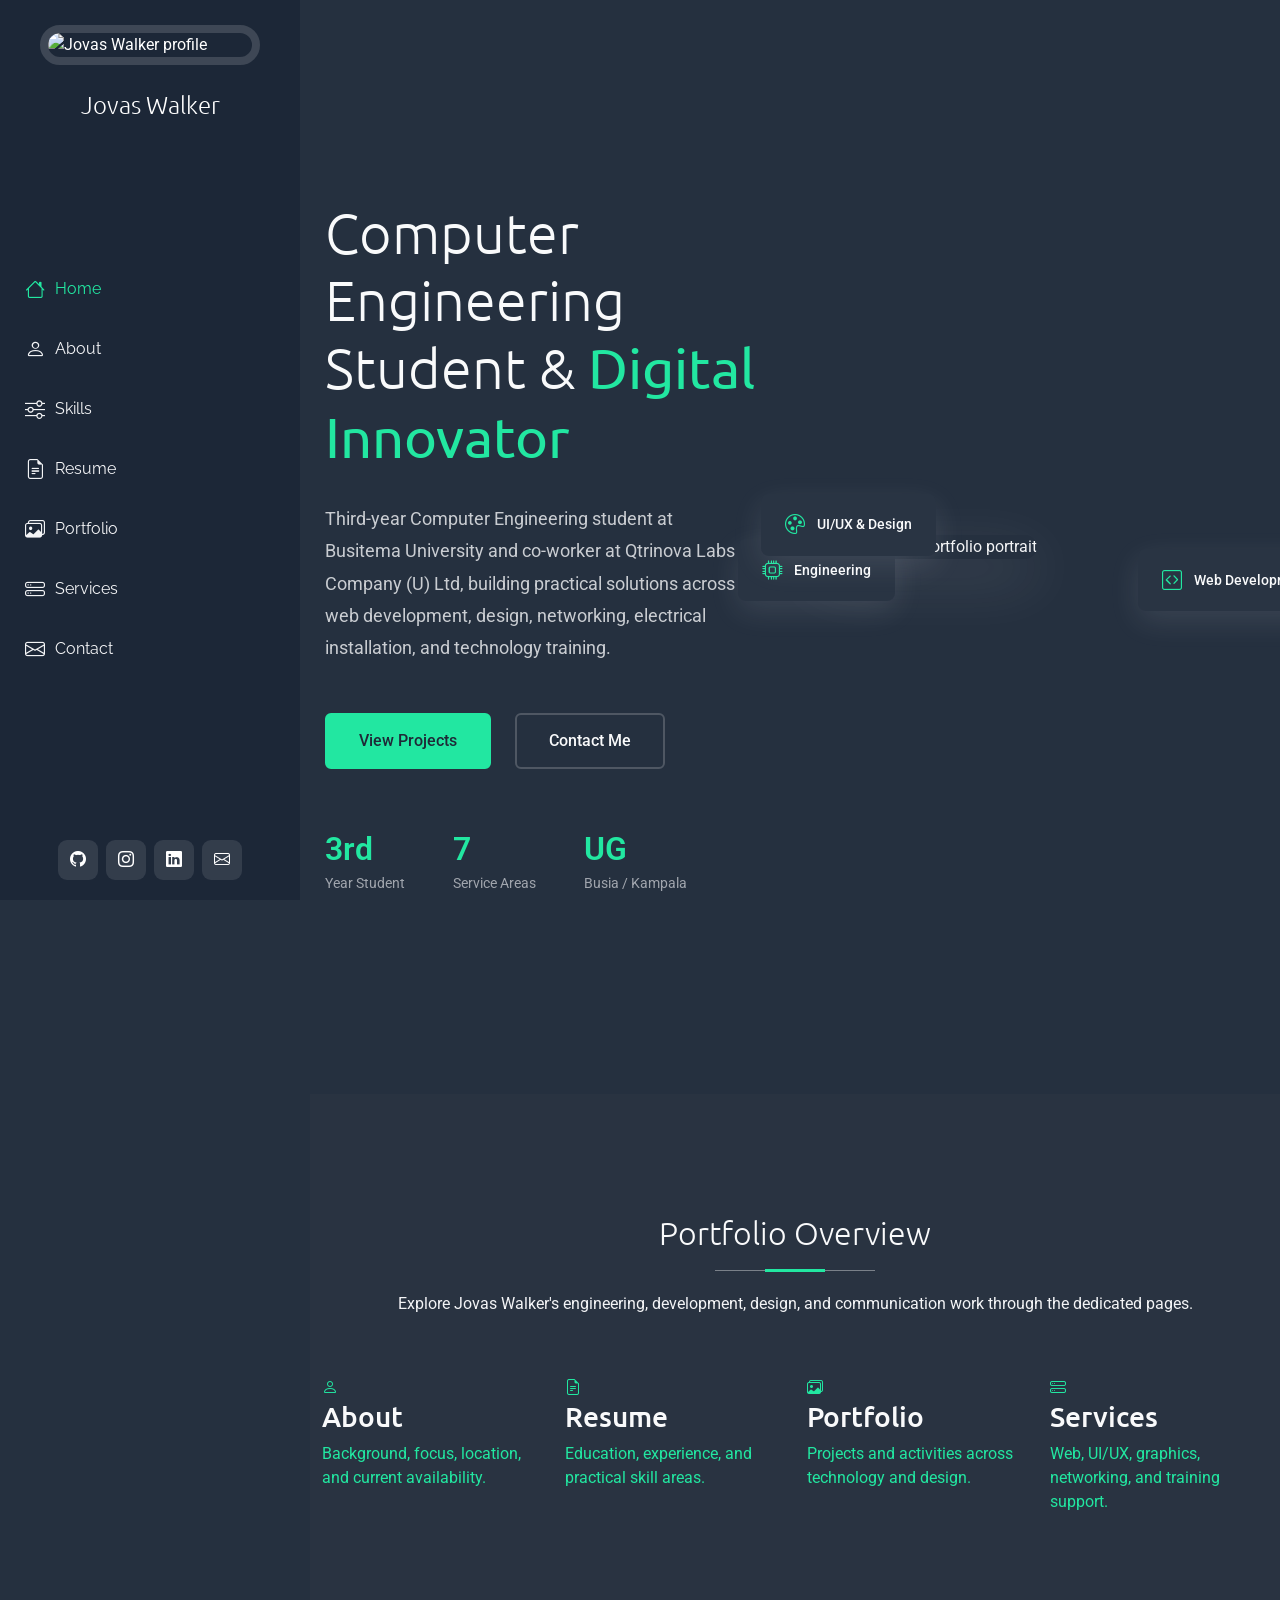
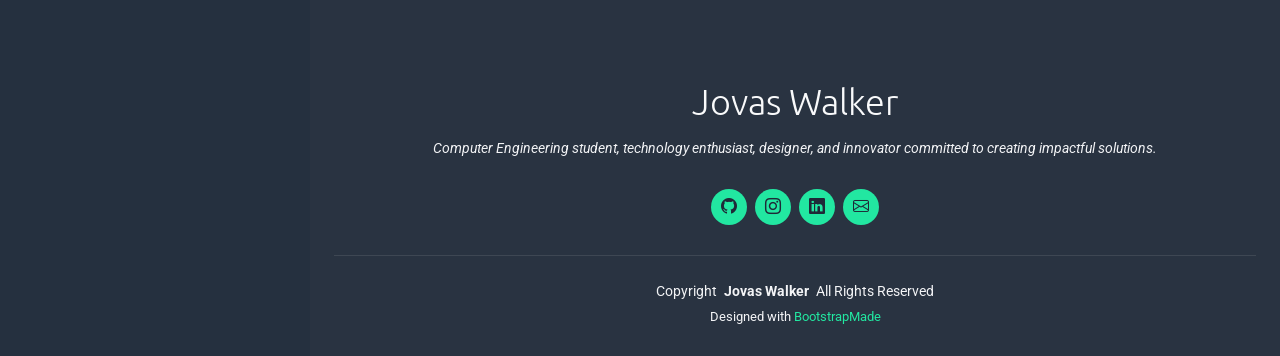
==== index.html @ 7540cbf3 "page hierarchy" ====
﻿<!DOCTYPE html>
<html lang="en">

<head>
  <meta charset="utf-8">
  <meta content="width=device-width, initial-scale=1.0" name="viewport">
  <title>Jovas Walker | Portfolio Home</title>
  <meta name="description" content="Home page for Jovas Walker portfolio.">
  <meta name="keywords" content="Jovas Walker, Computer Engineering, Web Development, UI UX Design, Graphics Design, Network Configuration, Electrical Installation, Uganda">

  <link href="assets/img/favicon.png" rel="icon">
  <link href="assets/img/apple-touch-icon.png" rel="apple-touch-icon">

  <link href="https://fonts.googleapis.com" rel="preconnect">
  <link href="https://fonts.gstatic.com" rel="preconnect" crossorigin>
  <link href="https://fonts.googleapis.com/css2?family=Roboto:ital,wght@0,100;0,300;0,400;0,500;0,700;0,900;1,100;1,300;1,400;1,500;1,700;1,900&family=Raleway:ital,wght@0,100;0,200;0,300;0,400;0,500;0,600;0,700;0,800;0,900;1,100;1,200;1,300;1,400;1,500;1,600;1,700;1,800;1,900&family=Ubuntu:ital,wght@0,300;0,400;0,500;0,700;1,300;1,400;1,500;1,700&display=swap" rel="stylesheet">

  <link href="assets/vendor/bootstrap/css/bootstrap.min.css" rel="stylesheet">
  <link href="assets/vendor/bootstrap-icons/bootstrap-icons.css" rel="stylesheet">
  <link href="assets/vendor/aos/aos.css" rel="stylesheet">
  <link href="assets/vendor/glightbox/css/glightbox.min.css" rel="stylesheet">
  <link href="assets/vendor/swiper/swiper-bundle.min.css" rel="stylesheet">
  <link href="assets/css/main.css" rel="stylesheet">
</head>

<body class="index-page">


  <header id="header" class="header dark-background d-flex flex-column justify-content-between">
    <i class="header-toggle d-xl-none bi bi-list"></i>

    <div class="header-top">
      <div class="profile-img">
        <img src="assets/img/profile/profile-square-14.webp" alt="Jovas Walker profile" class="img-fluid">
      </div>

      <a href="starter-page.html" class="logo d-flex align-items-center justify-content-center">
        <h1 class="sitename">Jovas Walker</h1>
      </a>
    </div>

    <nav id="navmenu" class="navmenu">
      <ul>
        <li><a href="starter-page.html" class="active" ><i class="bi bi-house navicon"></i>Home</a></li>
        <li><a href="about.html"><i class="bi bi-person navicon"></i> About</a></li>
        <li><a href="resume.html"><i class="bi bi-sliders navicon"></i> Skills</a></li>
        <li><a href="resume.html"><i class="bi bi-file-earmark-text navicon"></i> Resume</a></li>
        <li><a href="portfolio.html"><i class="bi bi-images navicon"></i> Portfolio</a></li>
        <li><a href="services.html"><i class="bi bi-hdd-stack navicon"></i> Services</a></li>
        <li><a href="contact.html"><i class="bi bi-envelope navicon"></i> Contact</a></li>
      </ul>
    </nav>

    <div class="social-links text-center">
      <a href="https://github.com/" class="github" aria-label="GitHub"><i class="bi bi-github"></i></a>
      <a href="https://www.instagram.com/" class="instagram" aria-label="Instagram"><i class="bi bi-instagram"></i></a>
      <a href="https://www.linkedin.com/" class="linkedin" aria-label="LinkedIn"><i class="bi bi-linkedin"></i></a>
      <a href="mailto:hanjovaswalker@gmail.com" class="email" aria-label="Email"><i class="bi bi-envelope"></i></a>
    </div>
  </header>

  
<main class="main">
<section id="hero" class="hero section">
      <div class="container" data-aos="fade-up" data-aos-delay="100">
        <div class="row align-items-center">
          <div class="col-lg-6 order-2 order-lg-1">
            <div class="hero-content">
              <h1 data-aos="fade-up" data-aos-delay="200">
                Computer Engineering Student &amp;
                <span class="accent-text">Digital Innovator</span>
              </h1>
              <p class="hero-description" data-aos="fade-up" data-aos-delay="300">
                Third-year Computer Engineering student at Busitema University and co-worker at Qtrinova Labs Company (U) Ltd, building practical solutions across web development, design, networking, electrical installation, and technology training.
              </p>
              <div class="hero-actions" data-aos="fade-up" data-aos-delay="400">
                <a href="portfolio.html" class="btn-primary">View Projects</a>
                <a href="contact.html" class="btn-secondary">Contact Me</a>
              </div>
              <div class="hero-stats" data-aos="fade-up" data-aos-delay="500">
                <div class="stat-item">
                  <span class="stat-number">3rd</span>
                  <span class="stat-label">Year Student</span>
                </div>
                <div class="stat-item">
                  <span class="stat-number">7</span>
                  <span class="stat-label">Service Areas</span>
                </div>
                <div class="stat-item">
                  <span class="stat-number">UG</span>
                  <span class="stat-label">Busia / Kampala</span>
                </div>
              </div>
            </div>
          </div>

          <div class="col-lg-6 order-1 order-lg-2">
            <div class="hero-image" data-aos="fade-up" data-aos-delay="300">
              <div class="image-wrapper">
                <img src="assets/img/profile/profile-square-13.webp" alt="Jovas Walker portfolio portrait" class="img-fluid main-image">
                <div class="floating-card card-1" data-aos="fade-up" data-aos-delay="600">
                  <i class="bi bi-cpu"></i>
                  <span>Engineering</span>
                </div>
                <div class="floating-card card-2" data-aos="fade-up" data-aos-delay="700">
                  <i class="bi bi-code-square"></i>
                  <span>Web Development</span>
                </div>
                <div class="floating-card card-3" data-aos="fade-up" data-aos-delay="800">
                  <i class="bi bi-palette"></i>
                  <span>UI/UX &amp; Design</span>
                </div>
              </div>
            </div>
          </div>
        </div>
      </div>
    </section>
    <section id="overview" class="about section light-background">
      <div class="container section-title" data-aos="fade-up">
        <h2>Portfolio Overview</h2>
        <p>Explore Jovas Walker's engineering, development, design, and communication work through the dedicated pages.</p>
      </div>
      <div class="container" data-aos="fade-up" data-aos-delay="100">
        <div class="row gy-4">
          <div class="col-lg-3 col-md-6"><a class="service-item d-block" href="about.html"><div class="icon"><i class="bi bi-person"></i></div><h3>About</h3><p>Background, focus, location, and current availability.</p></a></div>
          <div class="col-lg-3 col-md-6"><a class="service-item d-block" href="resume.html"><div class="icon"><i class="bi bi-file-earmark-text"></i></div><h3>Resume</h3><p>Education, experience, and practical skill areas.</p></a></div>
          <div class="col-lg-3 col-md-6"><a class="service-item d-block" href="portfolio.html"><div class="icon"><i class="bi bi-images"></i></div><h3>Portfolio</h3><p>Projects and activities across technology and design.</p></a></div>
          <div class="col-lg-3 col-md-6"><a class="service-item d-block" href="services.html"><div class="icon"><i class="bi bi-hdd-stack"></i></div><h3>Services</h3><p>Web, UI/UX, graphics, networking, and training support.</p></a></div>
        </div>
      </div>
    </section>
</main>


  <footer id="footer" class="footer light-background">
    <div class="container">
      <h3 class="sitename">Jovas Walker</h3>
      <p>Computer Engineering student, technology enthusiast, designer, and innovator committed to creating impactful solutions.</p>
      <div class="social-links d-flex justify-content-center">
        <a href="https://github.com/" aria-label="GitHub"><i class="bi bi-github"></i></a>
        <a href="https://www.instagram.com/" aria-label="Instagram"><i class="bi bi-instagram"></i></a>
        <a href="https://www.linkedin.com/" aria-label="LinkedIn"><i class="bi bi-linkedin"></i></a>
        <a href="mailto:hanjovaswalker@gmail.com" aria-label="Email"><i class="bi bi-envelope"></i></a>
      </div>
      <div class="container">
        <div class="copyright">
          <span>Copyright</span> <strong class="px-1 sitename">Jovas Walker</strong> <span>All Rights Reserved</span>
        </div>
        <div class="credits">
          Designed with <a href="https://bootstrapmade.com/">BootstrapMade</a>
        </div>
      </div>
    </div>
  </footer>

  <a href="#" id="scroll-top" class="scroll-top d-flex align-items-center justify-content-center"><i class="bi bi-arrow-up-short"></i></a>
  <div id="preloader"></div>

  <script src="assets/vendor/bootstrap/js/bootstrap.bundle.min.js"></script>
  <script src="assets/vendor/aos/aos.js"></script>
  <script src="assets/vendor/purecounter/purecounter_vanilla.js"></script>
  <script src="assets/vendor/typed.js/typed.umd.js"></script>
  <script src="assets/vendor/waypoints/noframework.waypoints.js"></script>
  <script src="assets/vendor/imagesloaded/imagesloaded.pkgd.min.js"></script>
  <script src="assets/vendor/isotope-layout/isotope.pkgd.min.js"></script>
  <script src="assets/vendor/glightbox/js/glightbox.min.js"></script>
  <script src="assets/vendor/swiper/swiper-bundle.min.js"></script>
  <script src="assets/js/main.js"></script>


</body>

</html>
---- assets/css/main.css ----
/**
* Template Name: MyPage
* Template URL: https://bootstrapmade.com/mypage-bootstrap-personal-template/
* Updated: Sep 20 2025 with Bootstrap v5.3.8
* Author: BootstrapMade.com
* License: https://bootstrapmade.com/license/
*/

/*--------------------------------------------------------------
# Font & Color Variables
# Help: https://bootstrapmade.com/color-system/
--------------------------------------------------------------*/
/* Fonts */
:root {
  --default-font: "Roboto",  system-ui, -apple-system, "Segoe UI", Roboto, "Helvetica Neue", Arial, "Noto Sans", "Liberation Sans", sans-serif, "Apple Color Emoji", "Segoe UI Emoji", "Segoe UI Symbol", "Noto Color Emoji";
  --heading-font: "Ubuntu",  sans-serif;
  --nav-font: "Raleway",  sans-serif;
}

/* Global Colors - The following color variables are used throughout the website. Updating them here will change the color scheme of the entire website */
:root { 
  --background-color: #25303f; /* Background color for the entire website, including individual sections */
  --default-color: #f3f4f6; /* Default color used for the majority of the text content across the entire website */
  --heading-color: #f9fafb; /* Color for headings, subheadings and title throughout the website */
  --accent-color: #22e7a1; /* Accent color that represents your brand on the website. It's used for buttons, links, and other elements that need to stand out */
  --surface-color: #293443; /* The surface color is used as a background of boxed elements within sections, such as cards, icon boxes, or other elements that require a visual separation from the global background. */
  --contrast-color: #1f2937; /* Contrast color for text, ensuring readability against backgrounds of accent, heading, or default colors. */
}

/* Nav Menu Colors - The following color variables are used specifically for the navigation menu. They are separate from the global colors to allow for more customization options */
:root {
  --nav-color: #f3f4f6;  /* The default color of the main navmenu links */
  --nav-hover-color: #22e7a1; /* Applied to main navmenu links when they are hovered over or active */
  --nav-mobile-background-color: #38485f; /* Used as the background color for mobile navigation menu */
  --nav-dropdown-background-color: #38485f; /* Used as the background color for dropdown items that appear when hovering over primary navigation items */
  --nav-dropdown-color: #f3f4f6; /* Used for navigation links of the dropdown items in the navigation menu. */
  --nav-dropdown-hover-color: #22e7a1; /* Similar to --nav-hover-color, this color is applied to dropdown navigation links when they are hovered over. */
}

/* Color Presets - These classes override global colors when applied to any section or element, providing reuse of the sam color scheme. */

.light-background {
  --background-color: #293341;
  --surface-color: #4b607f;
}

.dark-background {
  --background-color: #1c2737;
  --default-color: #ffffff;
  --heading-color: #ffffff;
  --surface-color: #151f2b;
  --contrast-color: #ffffff;
}

/* Smooth scroll */
:root {
  scroll-behavior: smooth;
}

/*--------------------------------------------------------------
# General Styling & Shared Classes
--------------------------------------------------------------*/
body {
  color: var(--default-color);
  background-color: var(--background-color);
  font-family: var(--default-font);
}

a {
  color: var(--accent-color);
  text-decoration: none;
  transition: 0.3s;
}

a:hover {
  color: color-mix(in srgb, var(--accent-color), transparent 25%);
  text-decoration: none;
}

h1,
h2,
h3,
h4,
h5,
h6 {
  color: var(--heading-color);
  font-family: var(--heading-font);
}

/* PHP Email Form Messages
------------------------------*/
.php-email-form .error-message {
  display: none;
  background: #df1529;
  color: #ffffff;
  text-align: left;
  padding: 15px;
  margin-bottom: 24px;
  font-weight: 600;
}

.php-email-form .sent-message {
  display: none;
  color: #ffffff;
  background: #059652;
  text-align: center;
  padding: 15px;
  margin-bottom: 24px;
  font-weight: 600;
}

.php-email-form .loading {
  display: none;
  background: var(--surface-color);
  text-align: center;
  padding: 15px;
  margin-bottom: 24px;
}

.php-email-form .loading:before {
  content: "";
  display: inline-block;
  border-radius: 50%;
  width: 24px;
  height: 24px;
  margin: 0 10px -6px 0;
  border: 3px solid var(--accent-color);
  border-top-color: var(--surface-color);
  animation: php-email-form-loading 1s linear infinite;
}

@keyframes php-email-form-loading {
  0% {
    transform: rotate(0deg);
  }

  100% {
    transform: rotate(360deg);
  }
}

/*--------------------------------------------------------------
# Global Header
--------------------------------------------------------------*/
.header {
  color: var(--default-color);
  background-color: var(--background-color);
  position: fixed;
  top: 0;
  left: 0;
  bottom: 0;
  padding: 0 15px;
  width: 300px;
  transition: all ease-in-out 0.3s;
  overflow-y: auto;
  z-index: 997;
}

.header .profile-img img {
  margin: 25px auto;
  display: block;
  border-radius: 20px;
  max-width: 220px;
  border: 8px solid color-mix(in srgb, var(--default-color), transparent 85%);
}

.header .logo {
  line-height: 1;
}

.header .logo img {
  max-height: 32px;
  margin-right: 8px;
}

.header .logo h1 {
  font-size: 24px;
  margin: 0;
  font-weight: 300;
  color: var(--heading-color);
}

.header .social-links {
  margin: 0 0 20px 0;
}

.header .social-links a {
  font-size: 16px;
  display: inline-flex;
  align-items: center;
  justify-content: center;
  background: color-mix(in srgb, var(--default-color), transparent 90%);
  color: var(--default-color);
  margin: 0 2px;
  border-radius: 9px;
  text-align: center;
  width: 40px;
  height: 40px;
  transition: 0.3s;
}

.header .social-links a:hover {
  color: var(--contrast-color);
  background: var(--accent-color);
}

@media (min-width: 1200px) {

  .header~main,
  .header~#footer {
    margin-left: 310px;
  }
}

@media (max-width: 1199px) {
  .header {
    left: -100%;
  }
}

.header.header-show {
  left: 0;
}

.header .header-toggle {
  color: var(--background-color);
  background-color: var(--accent-color);
  font-size: 22px;
  display: flex;
  align-items: center;
  justify-content: center;
  width: 40px;
  height: 40px;
  border-radius: 9px;
  cursor: pointer;
  position: fixed;
  top: 15px;
  right: 15px;
  z-index: 9999;
  transition: 0.3s;
}

.header .header-toggle:hover {
  background-color: color-mix(in srgb, var(--accent-color) 90%, black 15%);
}

/*--------------------------------------------------------------
# Navigation Menu
--------------------------------------------------------------*/
.mobile-nav-toggle {
  display: none;
}

.navmenu {
  padding: 0;
  z-index: 9997;
  flex: 1;
  display: flex;
  align-items: center;
}

.navmenu ul {
  list-style: none;
  padding: 0 0 20px 0;
  margin: 0;
  width: 100%;
}

.navmenu a,
.navmenu a:focus {
  color: var(--nav-color);
  padding: 15px 10px;
  font-family: var(--nav-font);
  font-size: 16px;
  font-weight: 400;
  display: flex;
  align-items: center;
  white-space: nowrap;
  transition: 0.3s;
  width: 100%;
}

.navmenu a .navicon,
.navmenu a:focus .navicon {
  font-size: 20px;
  margin-right: 10px;
}

.navmenu a .toggle-dropdown,
.navmenu a:focus .toggle-dropdown {
  font-size: 12px;
  line-height: 0;
  margin-left: auto;
  width: 30px;
  height: 30px;
  display: flex;
  align-items: center;
  justify-content: center;
  border-radius: 50%;
  transition: 0.3s;
  flex-shrink: 0;
  background-color: color-mix(in srgb, var(--accent-color), transparent 90%);
}

.navmenu a .toggle-dropdown:hover,
.navmenu a:focus .toggle-dropdown:hover {
  background-color: var(--accent-color);
  color: var(--contrast-color);
}

.navmenu a:hover,
.navmenu .active,
.navmenu .active:focus {
  color: var(--nav-hover-color);
}

.navmenu a:hover .navicon,
.navmenu .active .navicon,
.navmenu .active:focus .navicon {
  color: var(--accent-color);
}

.navmenu .active .toggle-dropdown,
.navmenu .active:focus .toggle-dropdown {
  background-color: var(--accent-color);
  color: var(--contrast-color);
  transform: rotate(180deg);
}

.navmenu .dropdown {
  display: block;
}

.navmenu .dropdown a,
.navmenu .dropdown a:focus {
  color: --nav-dropdown-color;
}

.navmenu .dropdown a:hover,
.navmenu .dropdown .active,
.navmenu .dropdown .active:focus {
  color: var(--nav-dropdown-hover-color);
}

.navmenu .dropdown ul {
  position: static;
  display: none;
  z-index: 99;
  padding: 5px 10px;
  margin: 5px 10px;
  background-color: var(--nav-dropdown-background-color);
  border: 1px solid color-mix(in srgb, var(--default-color), transparent 90%);
  box-shadow: none;
  transition: all 0.5s ease-in-out;
}

.navmenu .dropdown ul ul {
  background-color: rgba(33, 37, 41, 0.1);
}

.navmenu .dropdown>.dropdown-active {
  display: block;
  background-color: rgba(33, 37, 41, 0.03);
}

/*--------------------------------------------------------------
# Global Footer
--------------------------------------------------------------*/
.footer {
  color: var(--default-color);
  background-color: var(--background-color);
  font-size: 14px;
  text-align: center;
  padding: 30px 0;
  position: relative;
}

.footer h3 {
  font-size: 36px;
  font-weight: 300;
  position: relative;
  padding: 0;
  margin: 0 0 15px 0;
}

.footer p {
  font-size: 15;
  font-style: italic;
  padding: 0;
  margin: 0 0 30px 0;
}

.footer .social-links {
  margin: 0 0 30px 0;
}

.footer .social-links a {
  font-size: 16px;
  display: flex;
  align-items: center;
  justify-content: center;
  background: var(--accent-color);
  color: var(--contrast-color);
  line-height: 1;
  margin: 0 4px;
  border-radius: 50%;
  text-align: center;
  width: 36px;
  height: 36px;
  transition: 0.3s;
}

.footer .social-links a:hover {
  background: color-mix(in srgb, var(--accent-color), transparent 20%);
  text-decoration: none;
}

.footer .copyright {
  padding-top: 25px;
  border-top: 1px solid color-mix(in srgb, var(--default-color), transparent 90%);
}

.footer .credits {
  font-size: 13px;
  padding-top: 5px;
}

/*--------------------------------------------------------------
# Preloader
--------------------------------------------------------------*/
#preloader {
  position: fixed;
  inset: 0;
  z-index: 999999;
  overflow: hidden;
  background: var(--background-color);
  transition: all 0.6s ease-out;
}

#preloader:before {
  content: "";
  position: fixed;
  top: calc(50% - 30px);
  left: calc(50% - 30px);
  border: 6px solid #ffffff;
  border-color: var(--accent-color) transparent var(--accent-color) transparent;
  border-radius: 50%;
  width: 60px;
  height: 60px;
  animation: animate-preloader 1.5s linear infinite;
}

@keyframes animate-preloader {
  0% {
    transform: rotate(0deg);
  }

  100% {
    transform: rotate(360deg);
  }
}

/*--------------------------------------------------------------
# Scroll Top Button
--------------------------------------------------------------*/
.scroll-top {
  position: fixed;
  visibility: hidden;
  opacity: 0;
  right: 15px;
  bottom: -15px;
  z-index: 99999;
  background-color: var(--accent-color);
  width: 44px;
  height: 44px;
  border-radius: 50px;
  transition: all 0.4s;
}

.scroll-top i {
  font-size: 24px;
  color: var(--contrast-color);
  line-height: 0;
}

.scroll-top:hover {
  background-color: color-mix(in srgb, var(--accent-color), transparent 20%);
  color: var(--contrast-color);
}

.scroll-top.active {
  visibility: visible;
  opacity: 1;
  bottom: 15px;
}

/*--------------------------------------------------------------
# Disable aos animation delay on mobile devices
--------------------------------------------------------------*/
@media screen and (max-width: 768px) {
  [data-aos-delay] {
    transition-delay: 0 !important;
  }
}

/*--------------------------------------------------------------
# Global Page Titles & Breadcrumbs
--------------------------------------------------------------*/
.page-title {
  color: var(--default-color);
  background-color: var(--background-color);
  padding: 120px 0;
  text-align: center;
  position: relative;
}

.page-title h1 {
  font-size: 42px;
  font-weight: 300;
  margin-bottom: 10px;
}

.page-title .breadcrumbs ol {
  display: flex;
  flex-wrap: wrap;
  list-style: none;
  justify-content: center;
  padding: 0;
  margin: 0;
  font-size: 16px;
  font-weight: 300;
}

.page-title .breadcrumbs ol li+li {
  padding-left: 10px;
}

.page-title .breadcrumbs ol li+li::before {
  content: "/";
  display: inline-block;
  padding-right: 10px;
  color: color-mix(in srgb, var(--default-color), transparent 70%);
}

/*--------------------------------------------------------------
# Global Sections
--------------------------------------------------------------*/
section,
.section {
  color: var(--default-color);
  background-color: var(--background-color);
  padding: 60px 0;
  overflow: clip;
}

/*--------------------------------------------------------------
# Global Section Titles
--------------------------------------------------------------*/
.section-title {
  text-align: center;
  padding-bottom: 60px;
  position: relative;
}

.section-title h2 {
  font-size: 32px;
  font-weight: 300;
  margin-bottom: 20px;
  padding-bottom: 20px;
  position: relative;
}

.section-title h2:before {
  content: "";
  position: absolute;
  display: block;
  width: 160px;
  height: 1px;
  background: color-mix(in srgb, var(--default-color), transparent 60%);
  left: 0;
  right: 0;
  bottom: 1px;
  margin: auto;
}

.section-title h2::after {
  content: "";
  position: absolute;
  display: block;
  width: 60px;
  height: 3px;
  background: var(--accent-color);
  left: 0;
  right: 0;
  bottom: 0;
  margin: auto;
}

.section-title p {
  margin-bottom: 0;
}

/*--------------------------------------------------------------
# Hero Section
--------------------------------------------------------------*/
.hero {
  padding: 120px 0;
  min-height: 100vh;
  display: flex;
  align-items: center;
  position: relative;
  overflow: hidden;
}

.hero .container {
  position: relative;
  z-index: 2;
  padding: 80px 15px;
}

.hero .hero-content h1 {
  font-size: 3.5rem;
  font-weight: 300;
  line-height: 1.2;
  margin-bottom: 2rem;
  color: var(--heading-color);
}

.hero .hero-content h1 .accent-text {
  color: var(--accent-color);
  font-weight: 400;
  position: relative;
}

.hero .hero-content h1 .accent-text::after {
  content: "";
  position: absolute;
  bottom: -8px;
  left: 0;
  width: 100%;
  height: 2px;
  background: linear-gradient(90deg, var(--accent-color), color-mix(in srgb, var(--accent-color), transparent 50%));
}

@media (max-width: 992px) {
  .hero .hero-content h1 {
    font-size: 2.8rem;
  }
}

@media (max-width: 768px) {
  .hero .hero-content h1 {
    font-size: 2.2rem;
  }
}

.hero .hero-content .hero-description {
  font-size: 1.125rem;
  line-height: 1.8;
  color: color-mix(in srgb, var(--default-color), transparent 20%);
  margin-bottom: 3rem;
  max-width: 90%;
}

@media (max-width: 768px) {
  .hero .hero-content .hero-description {
    font-size: 1rem;
    max-width: 100%;
  }
}

.hero .hero-content .hero-actions {
  display: flex;
  gap: 1.5rem;
  margin-bottom: 4rem;
}

@media (max-width: 576px) {
  .hero .hero-content .hero-actions {
    flex-direction: column;
    gap: 1rem;
  }
}

.hero .hero-content .hero-actions .btn-primary {
  padding: 14px 32px;
  background: var(--accent-color);
  color: var(--contrast-color);
  border-radius: 6px;
  font-weight: 500;
  text-decoration: none;
  transition: all 0.3s ease;
  border: 2px solid var(--accent-color);
}

.hero .hero-content .hero-actions .btn-primary:hover {
  background: color-mix(in srgb, var(--accent-color), black 10%);
  border-color: color-mix(in srgb, var(--accent-color), black 10%);
  transform: translateY(-2px);
}

.hero .hero-content .hero-actions .btn-secondary {
  padding: 14px 32px;
  background: transparent;
  color: var(--heading-color);
  border-radius: 6px;
  font-weight: 500;
  text-decoration: none;
  transition: all 0.3s ease;
  border: 2px solid color-mix(in srgb, var(--default-color), transparent 80%);
}

.hero .hero-content .hero-actions .btn-secondary:hover {
  background: transparent;
  color: var(--accent-color);
  border-color: var(--accent-color);
  transform: translateY(-2px);
}

.hero .hero-content .hero-stats {
  display: flex;
  gap: 3rem;
}

@media (max-width: 768px) {
  .hero .hero-content .hero-stats {
    gap: 2rem;
  }
}

@media (max-width: 576px) {
  .hero .hero-content .hero-stats {
    flex-direction: column;
    gap: 1.5rem;
  }
}

.hero .hero-content .hero-stats .stat-item .stat-number {
  display: block;
  font-size: 2rem;
  font-weight: 600;
  color: var(--accent-color);
  line-height: 1;
}

.hero .hero-content .hero-stats .stat-item .stat-label {
  display: block;
  font-size: 0.875rem;
  color: color-mix(in srgb, var(--default-color), transparent 40%);
  margin-top: 0.5rem;
  font-weight: 400;
}

.hero .hero-image {
  position: relative;
}

.hero .hero-image .image-wrapper {
  position: relative;
  max-width: 500px;
  margin: 0 auto;
}

.hero .hero-image .image-wrapper .main-image {
  border-radius: 12px;
  box-shadow: 0 20px 60px color-mix(in srgb, var(--heading-color), transparent 85%);
  transition: transform 0.3s ease;
}

.hero .hero-image .image-wrapper .main-image:hover {
  transform: scale(1.02);
}

.hero .hero-image .image-wrapper .floating-card {
  position: absolute;
  background: var(--surface-color);
  padding: 1rem 1.5rem;
  border-radius: 8px;
  box-shadow: 0 10px 30px color-mix(in srgb, var(--heading-color), transparent 90%);
  display: flex;
  align-items: center;
  gap: 0.75rem;
  font-size: 0.875rem;
  font-weight: 500;
  color: var(--heading-color);
  transition: all 0.3s ease;
}

.hero .hero-image .image-wrapper .floating-card:hover {
  transform: translateY(-5px);
  box-shadow: 0 15px 40px color-mix(in srgb, var(--heading-color), transparent 85%);
}

.hero .hero-image .image-wrapper .floating-card i {
  font-size: 1.25rem;
  color: var(--accent-color);
}

.hero .hero-image .image-wrapper .floating-card.card-1 {
  top: 20%;
  left: -15%;
  z-index: 3;
}

@media (max-width: 992px) {
  .hero .hero-image .image-wrapper .floating-card.card-1 {
    left: -10%;
  }
}

@media (max-width: 768px) {
  .hero .hero-image .image-wrapper .floating-card.card-1 {
    left: 0;
    top: 10%;
  }
}

.hero .hero-image .image-wrapper .floating-card.card-2 {
  top: 60%;
  right: -15%;
  z-index: 3;
}

@media (max-width: 992px) {
  .hero .hero-image .image-wrapper .floating-card.card-2 {
    right: -10%;
  }
}

@media (max-width: 768px) {
  .hero .hero-image .image-wrapper .floating-card.card-2 {
    right: 0;
    top: 50%;
  }
}

.hero .hero-image .image-wrapper .floating-card.card-3 {
  bottom: 15%;
  left: -10%;
  z-index: 3;
}

@media (max-width: 992px) {
  .hero .hero-image .image-wrapper .floating-card.card-3 {
    left: -5%;
  }
}

@media (max-width: 768px) {
  .hero .hero-image .image-wrapper .floating-card.card-3 {
    left: 0;
    bottom: 5%;
  }
}

@media (max-width: 992px) {
  .hero .hero-content {
    text-align: center;
    margin-top: 2rem;
  }
}

/*--------------------------------------------------------------
# About Section
--------------------------------------------------------------*/
.about {
  padding-top: 120px;
  padding-bottom: 120px;
}

.about .intro-header {
  margin-bottom: 80px;
}

.about .intro-header h1 {
  font-size: 3.5rem;
  font-weight: 300;
  letter-spacing: -0.02em;
  margin-bottom: 1rem;
  color: var(--heading-color);
}

.about .intro-header .subtitle {
  font-size: 1.25rem;
  font-weight: 400;
  color: color-mix(in srgb, var(--default-color), transparent 30%);
  margin: 0;
}

.about .main-content-wrapper {
  margin-bottom: 100px;
}

.about .profile-section .profile-image-container {
  margin-bottom: 2rem;
}

.about .profile-section .profile-image-container img {
  width: 100%;
  max-width: 300px;
  aspect-ratio: 1;
  object-fit: cover;
  border-radius: 12px;
  filter: grayscale(20%);
  transition: filter 0.3s ease;
}

.about .profile-section .profile-image-container img:hover {
  filter: grayscale(0%);
}

.about .profile-section .profile-meta .location {
  display: flex;
  align-items: center;
  margin-bottom: 1rem;
  color: color-mix(in srgb, var(--default-color), transparent 20%);
}

.about .profile-section .profile-meta .location i {
  margin-right: 0.5rem;
  color: var(--accent-color);
}

.about .profile-section .profile-meta .status {
  display: flex;
  align-items: center;
  font-size: 0.9rem;
  color: color-mix(in srgb, var(--default-color), transparent 20%);
}

.about .profile-section .profile-meta .status .status-indicator {
  width: 8px;
  height: 8px;
  background-color: #10b981;
  border-radius: 50%;
  margin-right: 0.5rem;
  animation: pulse 2s infinite;
}

.about .content-area {
  padding-left: 2rem;
}

.about .content-area .story-block {
  margin-bottom: 3rem;
}

.about .content-area .story-block .lead-text {
  font-size: 1.3rem;
  line-height: 1.7;
  font-weight: 300;
  margin-bottom: 1.5rem;
  color: var(--default-color);
}

.about .content-area .story-block p {
  font-size: 1.1rem;
  line-height: 1.8;
  color: color-mix(in srgb, var(--default-color), transparent 15%);
  margin: 0;
}

.about .expertise-grid {
  margin-bottom: 3rem;
}

.about .expertise-grid .expertise-item {
  display: flex;
  align-items: flex-start;
  margin-bottom: 2rem;
}

.about .expertise-grid .expertise-item .expertise-icon {
  flex-shrink: 0;
  width: 48px;
  height: 48px;
  background-color: color-mix(in srgb, var(--accent-color), transparent 90%);
  border-radius: 8px;
  display: flex;
  align-items: center;
  justify-content: center;
  margin-right: 1.5rem;
}

.about .expertise-grid .expertise-item .expertise-icon i {
  font-size: 1.5rem;
  color: var(--accent-color);
}

.about .expertise-grid .expertise-item .expertise-content h4 {
  font-size: 1.1rem;
  font-weight: 500;
  margin-bottom: 0.5rem;
  color: var(--heading-color);
}

.about .expertise-grid .expertise-item .expertise-content p {
  font-size: 0.95rem;
  line-height: 1.6;
  color: color-mix(in srgb, var(--default-color), transparent 30%);
  margin: 0;
}

.about .philosophy-quote {
  position: relative;
  padding: 2rem 0;
}

.about .philosophy-quote .quote-mark {
  position: absolute;
  top: -10px;
  left: -20px;
  font-size: 5rem;
  font-weight: 300;
  color: color-mix(in srgb, var(--accent-color), transparent 80%);
  line-height: 1;
}

.about .philosophy-quote p {
  font-size: 1.2rem;
  line-height: 1.7;
  font-style: italic;
  font-weight: 300;
  color: var(--default-color);
  margin: 0;
  position: relative;
  z-index: 1;
}

.about .bottom-section {
  padding-top: 60px;
  border-top: 1px solid color-mix(in srgb, var(--default-color), transparent 85%);
}

.about .bottom-section .collaboration-text h3 {
  font-size: 2rem;
  font-weight: 300;
  margin-bottom: 1rem;
  color: var(--heading-color);
}

.about .bottom-section .collaboration-text p {
  font-size: 1.1rem;
  line-height: 1.7;
  color: color-mix(in srgb, var(--default-color), transparent 20%);
  margin: 0;
}

.about .bottom-section .action-buttons {
  display: flex;
  gap: 1rem;
  justify-content: flex-end;
}

.about .bottom-section .action-buttons .btn-custom {
  display: inline-flex;
  align-items: center;
  padding: 0.875rem 2rem;
  border-radius: 6px;
  font-weight: 400;
  text-decoration: none;
  transition: all 0.3s ease;
  font-size: 1rem;
}

.about .bottom-section .action-buttons .btn-custom.primary {
  background-color: var(--accent-color);
  color: var(--contrast-color);
}

.about .bottom-section .action-buttons .btn-custom.primary:hover {
  background-color: color-mix(in srgb, var(--accent-color), transparent 15%);
  transform: translateY(-1px);
}

.about .bottom-section .action-buttons .btn-custom.secondary {
  border: 1px solid color-mix(in srgb, var(--default-color), transparent 70%);
  color: var(--default-color);
}

.about .bottom-section .action-buttons .btn-custom.secondary:hover {
  border-color: var(--accent-color);
  color: var(--accent-color);
  transform: translateY(-1px);
}

@keyframes pulse {

  0%,
  100% {
    opacity: 1;
  }

  50% {
    opacity: 0.5;
  }
}

@media (max-width: 992px) {
  .about {
    padding: 80px 0;
  }

  .about .intro-header {
    margin-bottom: 60px;
  }

  .about .intro-header h1 {
    font-size: 2.8rem;
  }

  .about .main-content-wrapper {
    margin-bottom: 60px;
  }

  .about .content-area {
    padding-left: 0;
    margin-top: 2rem;
  }

  .about .bottom-section .action-buttons {
    justify-content: flex-start;
    margin-top: 1.5rem;
  }
}

@media (max-width: 768px) {
  .about .intro-header h1 {
    font-size: 2.2rem;
  }

  .about .intro-header .subtitle {
    font-size: 1.1rem;
  }

  .about .philosophy-quote .quote-mark {
    font-size: 3.5rem;
    left: -10px;
  }

  .about .philosophy-quote p {
    font-size: 1.1rem;
  }

  .about .bottom-section .collaboration-text h3 {
    font-size: 1.6rem;
  }

  .about .bottom-section .action-buttons {
    flex-direction: column;
  }

  .about .bottom-section .action-buttons .btn-custom {
    text-align: center;
    justify-content: center;
  }
}

/*--------------------------------------------------------------
# Stats Section
--------------------------------------------------------------*/
.stats {
  padding: 120px 0;
}

.stats .stats-grid {
  display: grid;
  grid-template-columns: repeat(3, 1fr);
  gap: 80px;
  margin-bottom: 120px;
  text-align: center;
}

.stats .stat-item .stat-number {
  font-family: var(--heading-font);
  font-size: 72px;
  font-weight: 300;
  color: var(--heading-color);
  line-height: 1;
  margin-bottom: 20px;
  letter-spacing: -2px;
}

.stats .stat-item .stat-number span {
  display: inline-block;
}

.stats .stat-item .stat-label {
  font-size: 16px;
  color: var(--default-color);
  opacity: 0.7;
  margin: 0;
  line-height: 1.6;
  font-weight: 400;
}

.stats .achievements-row {
  display: grid;
  grid-template-columns: repeat(3, 1fr);
  gap: 60px;
}

.stats .achievement {
  display: flex;
  align-items: flex-start;
  gap: 20px;
  padding: 40px 0;
  border-top: 1px solid color-mix(in srgb, var(--default-color), transparent 90%);
}

.stats .achievement .achievement-icon {
  flex-shrink: 0;
  width: 50px;
  height: 50px;
  display: flex;
  align-items: center;
  justify-content: center;
  background: color-mix(in srgb, var(--accent-color), transparent 95%);
  border-radius: 8px;
  margin-top: 5px;
}

.stats .achievement .achievement-icon i {
  font-size: 24px;
  color: var(--accent-color);
}

.stats .achievement .achievement-content h4 {
  font-family: var(--heading-font);
  font-size: 20px;
  font-weight: 400;
  color: var(--heading-color);
  margin-bottom: 8px;
  line-height: 1.3;
}

.stats .achievement .achievement-content p {
  font-size: 15px;
  color: var(--default-color);
  opacity: 0.7;
  margin: 0;
  line-height: 1.6;
}

@media (max-width: 992px) {
  .stats {
    padding: 80px 0;
  }

  .stats .stats-grid {
    gap: 60px;
    margin-bottom: 80px;
  }

  .stats .stat-item .stat-number {
    font-size: 56px;
  }

  .stats .achievements-row {
    gap: 40px;
  }

  .stats .achievement {
    padding: 30px 0;
  }
}

@media (max-width: 768px) {
  .stats {
    padding: 60px 0;
  }

  .stats .stats-grid {
    grid-template-columns: 1fr;
    gap: 50px;
    margin-bottom: 60px;
  }

  .stats .stat-item .stat-number {
    font-size: 48px;
  }

  .stats .stat-item .stat-label {
    font-size: 15px;
  }

  .stats .achievements-row {
    grid-template-columns: 1fr;
    gap: 30px;
  }

  .stats .achievement {
    padding: 25px 0;
    gap: 16px;
  }

  .stats .achievement .achievement-icon {
    width: 45px;
    height: 45px;
  }

  .stats .achievement .achievement-icon i {
    font-size: 20px;
  }

  .stats .achievement .achievement-content h4 {
    font-size: 18px;
  }

  .stats .achievement .achievement-content p {
    font-size: 14px;
  }
}

@media (max-width: 576px) {
  .stats .stat-item .stat-number {
    font-size: 40px;
  }

  .stats .achievement .achievement-icon {
    width: 40px;
    height: 40px;
  }

  .stats .achievement .achievement-icon i {
    font-size: 18px;
  }
}

/*--------------------------------------------------------------
# Skills Section
--------------------------------------------------------------*/
.skills {
  --section-spacing: 80px;
  --category-spacing: 60px;
  --skill-spacing: 24px;
  --progress-height: 2px;
  --border-light: color-mix(in srgb, var(--default-color), transparent 92%);
  --text-light: color-mix(in srgb, var(--default-color), transparent 35%);
  --surface-soft: color-mix(in srgb, var(--surface-color), var(--accent-color) 1%);
}

.skills .intro-content {
  margin-bottom: var(--section-spacing);
}

.skills .intro-content .lead-text {
  font-size: 22px;
  line-height: 1.8;
  color: var(--text-light);
  font-weight: 300;
  margin: 0;
  font-family: var(--heading-font);
}

.skills .skills-container {
  padding-right: 40px;
}

.skills .skills-container .skill-category {
  margin-bottom: var(--category-spacing);
}

.skills .skills-container .skill-category:last-child {
  margin-bottom: 0;
}

.skills .skills-container .skill-category .category-header {
  margin-bottom: 32px;
  padding-bottom: 20px;
  border-bottom: 1px solid var(--border-light);
}

.skills .skills-container .skill-category .category-header .category-title {
  font-size: 24px;
  font-weight: 300;
  color: var(--heading-color);
  margin-bottom: 8px;
  font-family: var(--heading-font);
}

.skills .skills-container .skill-category .category-header .category-subtitle {
  font-size: 16px;
  color: var(--text-light);
  margin: 0;
  font-weight: 300;
}

.skills .skills-container .skill-category .skills-list .skill-row {
  margin-bottom: var(--skill-spacing);
}

.skills .skills-container .skill-category .skills-list .skill-row:last-child {
  margin-bottom: 0;
}

.skills .skills-container .skill-category .skills-list .skill-row .skill-info {
  display: flex;
  justify-content: space-between;
  align-items: center;
  margin-bottom: 12px;
}

.skills .skills-container .skill-category .skills-list .skill-row .skill-info .skill-name {
  font-size: 18px;
  color: var(--default-color);
  font-weight: 300;
}

.skills .skills-container .skill-category .skills-list .skill-row .skill-info .skill-percentage {
  font-size: 14px;
  color: var(--accent-color);
  font-weight: 500;
  font-family: var(--default-font);
}

.skills .skills-container .skill-category .skills-list .skill-row .progress {
  height: var(--progress-height);
  background: var(--border-light);
  border-radius: 1px;
  overflow: hidden;
}

.skills .skills-container .skill-category .skills-list .skill-row .progress .progress-bar {
  width: 0%;
  height: 100%;
  background: var(--accent-color);
  border-radius: 1px;
  transition: width 1.5s cubic-bezier(0.4, 0, 0.2, 1);
}

.skills .skills-sidebar {
  padding-left: 40px;
}

.skills .skills-sidebar .expertise-highlight {
  background: var(--surface-soft);
  padding: 40px 32px;
  border-radius: 8px;
  text-align: center;
  margin-bottom: 40px;
  border: 1px solid var(--border-light);
}

.skills .skills-sidebar .expertise-highlight .highlight-icon {
  margin-bottom: 24px;
}

.skills .skills-sidebar .expertise-highlight .highlight-icon i {
  font-size: 48px;
  color: var(--accent-color);
}

.skills .skills-sidebar .expertise-highlight .highlight-title {
  font-size: 20px;
  font-weight: 300;
  color: var(--heading-color);
  margin-bottom: 20px;
  font-family: var(--heading-font);
}

.skills .skills-sidebar .expertise-highlight .experience-number {
  display: flex;
  align-items: baseline;
  justify-content: center;
  gap: 8px;
  margin-bottom: 20px;
}

.skills .skills-sidebar .expertise-highlight .experience-number .purecounter {
  font-size: 56px;
  font-weight: 200;
  color: var(--accent-color);
  line-height: 1;
  font-family: var(--heading-font);
}

.skills .skills-sidebar .expertise-highlight .experience-number .experience-label {
  font-size: 18px;
  color: var(--text-light);
  font-weight: 300;
}

.skills .skills-sidebar .expertise-highlight .highlight-description {
  font-size: 16px;
  line-height: 1.7;
  color: var(--text-light);
  margin: 0;
}

.skills .skills-sidebar .technologies-section {
  margin-bottom: 40px;
}

.skills .skills-sidebar .technologies-section .tech-title {
  font-size: 18px;
  font-weight: 400;
  color: var(--heading-color);
  margin-bottom: 24px;
  font-family: var(--heading-font);
}

.skills .skills-sidebar .technologies-section .tech-stack {
  display: grid;
  grid-template-columns: 1fr 1fr;
  gap: 16px;
}

.skills .skills-sidebar .technologies-section .tech-stack .tech-item {
  display: flex;
  align-items: center;
  gap: 12px;
  padding: 16px;
  background: var(--surface-color);
  border: 1px solid var(--border-light);
  border-radius: 6px;
  transition: all 0.3s ease;
}

.skills .skills-sidebar .technologies-section .tech-stack .tech-item:hover {
  border-color: color-mix(in srgb, var(--accent-color), transparent 60%);
  background: color-mix(in srgb, var(--surface-color), var(--accent-color) 2%);
}

.skills .skills-sidebar .technologies-section .tech-stack .tech-item i {
  font-size: 20px;
  color: var(--accent-color);
}

.skills .skills-sidebar .technologies-section .tech-stack .tech-item span {
  font-size: 14px;
  color: var(--default-color);
  font-weight: 400;
}

.skills .skills-sidebar .achievements-section .achievements-title {
  font-size: 18px;
  font-weight: 400;
  color: var(--heading-color);
  margin-bottom: 24px;
  font-family: var(--heading-font);
}

.skills .skills-sidebar .achievements-section .achievement-list .achievement-item {
  display: flex;
  align-items: flex-start;
  gap: 16px;
  padding: 16px 0;
  border-bottom: 1px solid var(--border-light);
}

.skills .skills-sidebar .achievements-section .achievement-list .achievement-item:last-child {
  border-bottom: none;
  padding-bottom: 0;
}

.skills .skills-sidebar .achievements-section .achievement-list .achievement-item .achievement-date {
  font-size: 12px;
  color: var(--accent-color);
  font-weight: 500;
  text-transform: uppercase;
  letter-spacing: 0.5px;
  min-width: 40px;
  margin-top: 2px;
}

.skills .skills-sidebar .achievements-section .achievement-list .achievement-item .achievement-text {
  font-size: 15px;
  color: var(--default-color);
  line-height: 1.5;
  font-weight: 300;
}

@media (max-width: 992px) {
  .skills .skills-container {
    padding-right: 0;
    margin-bottom: 60px;
  }

  .skills .skills-sidebar {
    padding-left: 0;
  }

  .skills .skills-sidebar .expertise-highlight {
    margin-bottom: 32px;
  }

  .skills .skills-sidebar .technologies-section {
    margin-bottom: 32px;
  }

  .skills .skills-sidebar .technologies-section .tech-stack {
    grid-template-columns: 1fr;
  }
}

@media (max-width: 768px) {
  .skills {
    --section-spacing: 60px;
    --category-spacing: 40px;
  }

  .skills .intro-content .lead-text {
    font-size: 20px;
  }

  .skills .skills-container .skill-category .category-header .category-title {
    font-size: 22px;
  }

  .skills .skills-container .skill-category .skills-list .skill-row .skill-info .skill-name {
    font-size: 16px;
  }

  .skills .skills-sidebar .expertise-highlight {
    padding: 32px 24px;
  }

  .skills .skills-sidebar .expertise-highlight .experience-number .purecounter {
    font-size: 48px;
  }

  .skills .skills-sidebar .technologies-section .tech-stack .tech-item {
    padding: 12px;
  }

  .skills .skills-sidebar .technologies-section .tech-stack .tech-item span {
    font-size: 13px;
  }
}

/*--------------------------------------------------------------
# Resume Section
--------------------------------------------------------------*/
.resume .section-intro {
  margin-bottom: 3rem;
}

.resume .section-intro .icon-wrapper {
  width: 60px;
  height: 60px;
  background: color-mix(in srgb, var(--accent-color), transparent 90%);
  border-radius: 50%;
  display: flex;
  align-items: center;
  justify-content: center;
  margin-bottom: 1.5rem;
}

.resume .section-intro .icon-wrapper i {
  font-size: 1.5rem;
  color: var(--accent-color);
}

.resume .section-intro h2 {
  font-size: 2rem;
  font-weight: 300;
  color: var(--heading-color);
  margin-bottom: 1rem;
  letter-spacing: -0.02em;
}

.resume .section-intro p {
  font-size: 1.1rem;
  line-height: 1.7;
  color: color-mix(in srgb, var(--default-color), transparent 40%);
  margin: 0;
}

.resume .professional-journey .experience-timeline {
  position: relative;
  padding-left: 2rem;
}

.resume .professional-journey .experience-timeline::before {
  content: "";
  position: absolute;
  left: 0;
  top: 0;
  bottom: 0;
  width: 1px;
  background: color-mix(in srgb, var(--accent-color), transparent 80%);
}

.resume .professional-journey .experience-timeline .timeline-item {
  position: relative;
  margin-bottom: 3rem;
}

.resume .professional-journey .experience-timeline .timeline-item:last-child {
  margin-bottom: 0;
}

.resume .professional-journey .experience-timeline .timeline-item .timeline-dot {
  position: absolute;
  left: -2.3rem;
  top: 0.5rem;
  width: 12px;
  height: 12px;
  background: var(--accent-color);
  border-radius: 50%;
  border: 3px solid var(--background-color);
  box-shadow: 0 0 0 3px color-mix(in srgb, var(--accent-color), transparent 80%);
}

.resume .professional-journey .experience-timeline .timeline-item .timeline-content .position-meta {
  margin-bottom: 0.5rem;
}

.resume .professional-journey .experience-timeline .timeline-item .timeline-content .position-meta .timeline-year {
  font-size: 0.9rem;
  color: var(--accent-color);
  font-weight: 500;
  letter-spacing: 0.05em;
  text-transform: uppercase;
}

.resume .professional-journey .experience-timeline .timeline-item .timeline-content h3 {
  font-size: 1.3rem;
  font-weight: 400;
  color: var(--heading-color);
  margin-bottom: 0.25rem;
  letter-spacing: -0.01em;
}

.resume .professional-journey .experience-timeline .timeline-item .timeline-content h4 {
  font-size: 1rem;
  color: color-mix(in srgb, var(--default-color), transparent 30%);
  font-weight: 500;
  margin-bottom: 1rem;
}

.resume .professional-journey .experience-timeline .timeline-item .timeline-content p {
  font-size: 1rem;
  line-height: 1.6;
  color: color-mix(in srgb, var(--default-color), transparent 30%);
  margin-bottom: 1.5rem;
}

.resume .professional-journey .experience-timeline .timeline-item .timeline-content .key-achievements {
  display: flex;
  flex-wrap: wrap;
  gap: 0.5rem;
}

.resume .professional-journey .experience-timeline .timeline-item .timeline-content .key-achievements .achievement-tag {
  background: var(--surface-color);
  color: color-mix(in srgb, var(--default-color), transparent 20%);
  padding: 0.4rem 0.8rem;
  border-radius: 20px;
  font-size: 0.85rem;
  font-weight: 500;
  border: 1px solid color-mix(in srgb, var(--default-color), transparent 90%);
}

.resume .education-skills .education-grid .education-card {
  background: var(--surface-color);
  border-radius: 12px;
  padding: 2rem;
  margin-bottom: 1.5rem;
  transition: all 0.3s ease;
  border: 1px solid color-mix(in srgb, var(--default-color), transparent 95%);
}

.resume .education-skills .education-grid .education-card.primary {
  border-color: color-mix(in srgb, var(--accent-color), transparent 80%);
  position: relative;
}

.resume .education-skills .education-grid .education-card.primary::before {
  content: "";
  position: absolute;
  top: 0;
  left: 0;
  right: 0;
  height: 3px;
  background: linear-gradient(90deg, var(--accent-color), color-mix(in srgb, var(--accent-color), transparent 50%));
  border-radius: 12px 12px 0 0;
}

.resume .education-skills .education-grid .education-card:hover {
  transform: translateY(-2px);
  box-shadow: 0 10px 40px color-mix(in srgb, var(--default-color), transparent 90%);
}

.resume .education-skills .education-grid .education-card .education-header {
  display: flex;
  align-items: flex-start;
  gap: 1rem;
  margin-bottom: 1.5rem;
}

.resume .education-skills .education-grid .education-card .education-header .degree-icon {
  width: 40px;
  height: 40px;
  background: color-mix(in srgb, var(--accent-color), transparent 90%);
  border-radius: 8px;
  display: flex;
  align-items: center;
  justify-content: center;
  flex-shrink: 0;
}

.resume .education-skills .education-grid .education-card .education-header .degree-icon i {
  font-size: 1.1rem;
  color: var(--accent-color);
}

.resume .education-skills .education-grid .education-card .education-header .degree-info {
  flex: 1;
}

.resume .education-skills .education-grid .education-card .education-header .degree-info h3 {
  font-size: 1.2rem;
  font-weight: 400;
  color: var(--heading-color);
  margin-bottom: 0.25rem;
  letter-spacing: -0.01em;
}

.resume .education-skills .education-grid .education-card .education-header .degree-info .institution {
  font-size: 1rem;
  color: color-mix(in srgb, var(--default-color), transparent 30%);
  margin-bottom: 0.5rem;
  font-weight: 500;
}

.resume .education-skills .education-grid .education-card .education-header .degree-info .graduation-year {
  font-size: 0.9rem;
  color: var(--accent-color);
  font-weight: 500;
  letter-spacing: 0.02em;
}

.resume .education-skills .education-grid .education-card .education-details p {
  font-size: 0.95rem;
  line-height: 1.6;
  color: color-mix(in srgb, var(--default-color), transparent 35%);
  margin-bottom: 1rem;
}

.resume .education-skills .education-grid .education-card .education-details .honors .honor-badge {
  background: color-mix(in srgb, var(--accent-color), transparent 90%);
  color: var(--accent-color);
  padding: 0.3rem 0.8rem;
  border-radius: 15px;
  font-size: 0.8rem;
  font-weight: 600;
  letter-spacing: 0.02em;
}

.resume .education-skills .education-grid .certification-section {
  margin-top: 2rem;
}

.resume .education-skills .education-grid .certification-section h4 {
  font-size: 1.1rem;
  font-weight: 400;
  color: var(--heading-color);
  margin-bottom: 1.5rem;
  letter-spacing: -0.01em;
}

.resume .education-skills .education-grid .certification-section .certifications .cert-item {
  display: flex;
  align-items: center;
  gap: 0.8rem;
  padding: 1rem 0;
  border-bottom: 1px solid color-mix(in srgb, var(--default-color), transparent 95%);
}

.resume .education-skills .education-grid .certification-section .certifications .cert-item:last-child {
  border-bottom: none;
}

.resume .education-skills .education-grid .certification-section .certifications .cert-item i {
  color: var(--accent-color);
  font-size: 1.1rem;
  flex-shrink: 0;
}

.resume .education-skills .education-grid .certification-section .certifications .cert-item .cert-details {
  display: flex;
  flex-direction: column;
  gap: 0.2rem;
}

.resume .education-skills .education-grid .certification-section .certifications .cert-item .cert-details .cert-name {
  font-size: 0.95rem;
  font-weight: 500;
  color: var(--heading-color);
}

.resume .education-skills .education-grid .certification-section .certifications .cert-item .cert-details .cert-provider {
  font-size: 0.85rem;
  color: color-mix(in srgb, var(--default-color), transparent 40%);
}

@media (max-width: 992px) {
  .resume .row {
    gap: 3rem 0;
  }

  .resume .section-intro {
    margin-bottom: 2rem;
  }

  .resume .section-intro h2 {
    font-size: 1.8rem;
  }

  .resume .section-intro p {
    font-size: 1rem;
  }

  .resume .professional-journey {
    margin-bottom: 2rem;
  }
}

@media (max-width: 768px) {
  .resume .section-intro .icon-wrapper {
    width: 50px;
    height: 50px;
  }

  .resume .section-intro .icon-wrapper i {
    font-size: 1.3rem;
  }

  .resume .section-intro h2 {
    font-size: 1.6rem;
  }

  .resume .professional-journey .experience-timeline {
    padding-left: 1.5rem;
  }

  .resume .professional-journey .experience-timeline .timeline-item .timeline-dot {
    left: -1.8rem;
  }

  .resume .education-skills .education-grid .education-card {
    padding: 1.5rem;
  }

  .resume .education-skills .education-grid .education-card .education-header .degree-icon {
    width: 35px;
    height: 35px;
  }

  .resume .education-skills .education-grid .education-card .education-header .degree-icon i {
    font-size: 1rem;
  }
}

@media (max-width: 576px) {
  .resume .section-intro .icon-wrapper {
    width: 45px;
    height: 45px;
    margin-bottom: 1rem;
  }

  .resume .section-intro .icon-wrapper i {
    font-size: 1.2rem;
  }

  .resume .section-intro h2 {
    font-size: 1.4rem;
  }

  .resume .professional-journey .experience-timeline .timeline-item .timeline-content .key-achievements .achievement-tag {
    font-size: 0.8rem;
    padding: 0.3rem 0.6rem;
  }

  .resume .education-skills .education-grid .education-card {
    padding: 1.2rem;
  }

  .resume .education-skills .education-grid .education-card .education-header {
    flex-direction: column;
    text-align: center;
    gap: 0.8rem;
  }

  .resume .education-skills .education-grid .certification-section .certifications .cert-item {
    padding: 0.8rem 0;
  }
}

/*--------------------------------------------------------------
# Portfolio Section
--------------------------------------------------------------*/
.portfolio .filters-wrapper {
  margin-bottom: 40px;
  text-align: center;
}

.portfolio .portfolio-filters {
  padding: 0;
  margin: 0;
  list-style: none;
  display: inline-flex;
  gap: 40px;
  position: relative;
}

@media (max-width: 768px) {
  .portfolio .portfolio-filters {
    flex-wrap: wrap;
    gap: 20px;
    justify-content: center;
  }
}

.portfolio .portfolio-filters li {
  cursor: pointer;
  font-size: 16px;
  font-weight: 300;
  color: color-mix(in srgb, var(--default-color), transparent 40%);
  transition: all 0.4s ease;
  position: relative;
  padding: 12px 0;
  font-family: var(--heading-font);
}

.portfolio .portfolio-filters li::after {
  content: "";
  position: absolute;
  bottom: 0;
  left: 50%;
  transform: translateX(-50%);
  width: 0;
  height: 1px;
  background: var(--accent-color);
  transition: width 0.4s ease;
}

.portfolio .portfolio-filters li:hover {
  color: var(--heading-color);
}

.portfolio .portfolio-filters li.filter-active {
  color: var(--heading-color);
}

.portfolio .portfolio-filters li.filter-active::after {
  width: 100%;
}

.portfolio .portfolio-container {
  position: relative;
}

.portfolio .portfolio-card {
  background: transparent;
  border: none;
  transition: all 0.4s ease;
  height: 100%;
  display: flex;
  flex-direction: column;
}

.portfolio .portfolio-card:hover {
  transform: translateY(-8px);
}

.portfolio .portfolio-image {
  position: relative;
  overflow: hidden;
  border-radius: 8px;
  margin-bottom: 32px;
  flex-shrink: 0;
}

.portfolio .portfolio-image img {
  width: 100%;
  height: 300px;
  object-fit: cover;
  transition: all 0.6s ease;
}

@media (max-width: 768px) {
  .portfolio .portfolio-image img {
    height: 250px;
  }
}

.portfolio .portfolio-image .portfolio-overlay {
  position: absolute;
  top: 0;
  left: 0;
  right: 0;
  bottom: 0;
  background: rgba(0, 0, 0, 0.7);
  opacity: 0;
  transition: all 0.4s ease;
  display: flex;
  align-items: center;
  justify-content: center;
}

.portfolio .portfolio-image .portfolio-actions {
  display: flex;
  gap: 16px;
  transform: translateY(20px);
  transition: all 0.4s ease;
}

.portfolio .portfolio-image .action-btn {
  width: 48px;
  height: 48px;
  border-radius: 50%;
  background: var(--surface-color);
  color: var(--heading-color);
  display: flex;
  align-items: center;
  justify-content: center;
  text-decoration: none;
  transition: all 0.3s ease;
  font-size: 18px;
}

.portfolio .portfolio-image .action-btn:hover {
  background: var(--accent-color);
  color: var(--contrast-color);
  transform: scale(1.1);
}

.portfolio .portfolio-image:hover .portfolio-overlay {
  opacity: 1;
}

.portfolio .portfolio-image:hover .portfolio-actions {
  transform: translateY(0);
}

.portfolio .portfolio-image:hover img {
  transform: scale(1.05);
}

.portfolio .portfolio-content {
  flex-grow: 1;
  display: flex;
  flex-direction: column;
}

.portfolio .portfolio-meta {
  display: flex;
  justify-content: space-between;
  align-items: center;
  margin-bottom: 12px;
  font-size: 14px;
  font-weight: 400;
}

.portfolio .portfolio-meta .portfolio-category {
  color: var(--accent-color);
  font-family: var(--heading-font);
}

.portfolio .portfolio-meta .portfolio-year {
  color: color-mix(in srgb, var(--default-color), transparent 50%);
}

.portfolio .portfolio-title {
  font-size: 24px;
  font-weight: 300;
  color: var(--heading-color);
  margin-bottom: 16px;
  font-family: var(--heading-font);
  line-height: 1.3;
}

@media (max-width: 768px) {
  .portfolio .portfolio-title {
    font-size: 20px;
  }
}

.portfolio .portfolio-description {
  color: color-mix(in srgb, var(--default-color), transparent 30%);
  font-size: 15px;
  line-height: 1.6;
  margin: 0;
  flex-grow: 1;
}

.portfolio .isotope-container .portfolio-item:nth-child(1) .portfolio-image img,
.portfolio .isotope-container .portfolio-item:nth-child(2) .portfolio-image img {
  height: 350px;
}

@media (max-width: 768px) {

  .portfolio .isotope-container .portfolio-item:nth-child(1) .portfolio-image img,
  .portfolio .isotope-container .portfolio-item:nth-child(2) .portfolio-image img {
    height: 280px;
  }
}

.portfolio .isotope-container .portfolio-item:nth-child(4) .portfolio-image img {
  height: 280px;
}

@media (max-width: 768px) {
  .portfolio .isotope-container .portfolio-item:nth-child(4) .portfolio-image img {
    height: 250px;
  }
}

@media (max-width: 992px) {
  .portfolio {
    padding: 80px 0;
  }

  .portfolio .filters-wrapper {
    margin-bottom: 60px;
  }
}

@media (max-width: 768px) {
  .portfolio {
    padding: 60px 0;
  }

  .portfolio .filters-wrapper {
    margin-bottom: 40px;
  }

  .portfolio .portfolio-card:hover {
    transform: none;
  }
}

/*--------------------------------------------------------------
# Services Section
--------------------------------------------------------------*/
.services {
  padding: 120px 0;
}

.services .service-item {
  padding: 60px 40px;
  height: 100%;
  border-radius: 8px;
  transition: all 0.4s ease;
  position: relative;
}

.services .service-item:hover {
  transform: translateY(-8px);
  box-shadow: 0 20px 60px color-mix(in srgb, var(--default-color), transparent 90%);
}

@media (max-width: 768px) {
  .services .service-item {
    padding: 40px 30px;
  }
}

.services .service-icon {
  width: 80px;
  height: 80px;
  background: color-mix(in srgb, var(--accent-color), transparent 90%);
  border-radius: 50%;
  display: flex;
  align-items: center;
  justify-content: center;
  margin-bottom: 40px;
  transition: all 0.4s ease;
}

.services .service-icon i {
  font-size: 32px;
  color: var(--accent-color);
  transition: all 0.4s ease;
}

@media (max-width: 768px) {
  .services .service-icon {
    width: 60px;
    height: 60px;
    margin-bottom: 30px;
  }

  .services .service-icon i {
    font-size: 24px;
  }
}

.services .service-content h3 {
  font-size: 28px;
  font-weight: 300;
  margin-bottom: 20px;
  line-height: 1.3;
}

.services .service-content h3 a {
  color: var(--heading-color);
  text-decoration: none;
  transition: all 0.3s ease;
}

.services .service-content h3 a:hover {
  color: var(--accent-color);
}

@media (max-width: 768px) {
  .services .service-content h3 {
    font-size: 24px;
    margin-bottom: 16px;
  }
}

.services .service-content p {
  font-size: 16px;
  line-height: 1.7;
  color: color-mix(in srgb, var(--default-color), transparent 20%);
  margin-bottom: 30px;
}

@media (max-width: 768px) {
  .services .service-content p {
    font-size: 15px;
    margin-bottom: 24px;
  }
}

.services .read-more {
  display: inline-flex;
  align-items: center;
  gap: 8px;
  color: var(--accent-color);
  text-decoration: none;
  font-weight: 500;
  font-size: 14px;
  letter-spacing: 0.5px;
  text-transform: uppercase;
  transition: all 0.3s ease;
}

.services .read-more i {
  font-size: 14px;
  transition: all 0.3s ease;
}

.services .read-more:hover {
  color: var(--heading-color);
  transform: translateX(4px);
}

.services .read-more:hover i {
  transform: translateX(4px);
}

.services .service-item:hover .service-icon {
  background: var(--accent-color);
}

.services .service-item:hover .service-icon i {
  color: var(--contrast-color);
  transform: scale(1.1);
}

@media (max-width: 992px) {
  .services .row {
    gap: 40px !important;
  }
}

@media (max-width: 768px) {
  .services .row {
    gap: 30px !important;
  }
}

/*--------------------------------------------------------------
# Testimonials Section
--------------------------------------------------------------*/
.testimonials .testimonials-slider {
  max-width: 900px;
  margin: 0 auto;
  position: relative;
}

.testimonials .swiper-wrapper {
  height: auto !important;
}

.testimonials .testimonial-slide {
  padding: 3.5rem 3rem;
  text-align: center;
  position: relative;
  min-height: 400px;
  border-radius: 25px;
  background: linear-gradient(135deg, var(--surface-color), color-mix(in srgb, var(--accent-color), transparent 97%));
  border: 1px solid color-mix(in srgb, var(--default-color), transparent 90%);
  border-top: 4px solid var(--accent-color);
}

.testimonials .testimonial-header {
  display: flex;
  justify-content: space-between;
  align-items: center;
  margin-bottom: 2rem;
}

.testimonials .stars-rating {
  display: flex;
  gap: 0.5rem;
}

.testimonials .stars-rating i {
  color: #ffc107;
  font-size: 1.25rem;
}

.testimonials .quote-icon {
  width: 60px;
  height: 60px;
  background: linear-gradient(135deg, var(--accent-color), color-mix(in srgb, var(--accent-color), var(--heading-color) 20%));
  border-radius: 50%;
  display: flex;
  align-items: center;
  justify-content: center;
  box-shadow: 0 8px 25px color-mix(in srgb, var(--accent-color), transparent 70%);
}

.testimonials .quote-icon i {
  color: var(--contrast-color);
  font-size: 1.5rem;
}

.testimonials .testimonial-body {
  margin: 2.5rem 0;
}

.testimonials .testimonial-body p {
  font-size: 1.25rem;
  line-height: 1.8;
  font-style: italic;
  color: var(--heading-color);
  margin: 0;
  position: relative;
}

.testimonials .testimonial-footer {
  margin-top: 2.5rem;
}

.testimonials .author-info {
  display: flex;
  align-items: center;
  justify-content: center;
  gap: 1.5rem;
}

.testimonials .author-avatar {
  width: 80px;
  height: 80px;
  border-radius: 50%;
  object-fit: cover;
  border: 4px solid var(--accent-color);
  box-shadow: 0 8px 25px color-mix(in srgb, var(--accent-color), transparent 70%);
}

.testimonials .author-details {
  text-align: left;
}

.testimonials .author-details h4 {
  font-size: 1.375rem;
  margin-bottom: 0.5rem;
  color: var(--heading-color);
}

.testimonials .author-details .role {
  display: block;
  font-size: 1rem;
  color: var(--accent-color);
  font-weight: 600;
  margin-bottom: 0.25rem;
}

.testimonials .author-details .company {
  display: block;
  font-size: 0.9375rem;
  color: color-mix(in srgb, var(--heading-color), transparent 40%);
}

.testimonials .swiper-navigation-wrapper {
  display: flex;
  align-items: center;
  justify-content: center;
  gap: 2rem;
  margin-top: 3rem;
}

.testimonials .swiper-pagination {
  position: static !important;
  margin: 0;
}

.testimonials .swiper-pagination .swiper-pagination-bullet {
  width: 12px;
  height: 12px;
  background: color-mix(in srgb, var(--default-color), transparent 70%);
  opacity: 1;
  transition: all 0.3s ease;
}

.testimonials .swiper-pagination .swiper-pagination-bullet.swiper-pagination-bullet-active {
  background: var(--accent-color);
  transform: scale(1.2);
}

.testimonials .swiper-button-prev,
.testimonials .swiper-button-next {
  position: static !important;
  width: 50px;
  height: 50px;
  margin: 0;
  flex-shrink: 0;
  border-radius: 50%;
  background: var(--accent-color);
  transition: all 0.3s ease;
}

.testimonials .swiper-button-prev:after,
.testimonials .swiper-button-next:after {
  font-size: 1.25rem;
  color: var(--contrast-color);
  font-weight: bold;
}

.testimonials .swiper-button-prev:hover,
.testimonials .swiper-button-next:hover {
  transform: translateY(-2px);
}

@media (max-width: 991.98px) {
  .testimonials .testimonial-slide {
    padding: 2.5rem 2rem;
    min-height: 350px;
  }

  .testimonials .testimonial-body p {
    font-size: 1.125rem;
  }

  .testimonials .author-avatar {
    width: 70px;
    height: 70px;
  }

  .testimonials .author-details h4 {
    font-size: 1.25rem;
  }

  .testimonials .quote-icon {
    width: 50px;
    height: 50px;
  }

  .testimonials .quote-icon i {
    font-size: 1.25rem;
  }

  .testimonials .swiper-button-prev,
  .testimonials .swiper-button-next {
    width: 45px;
    height: 45px;
  }

  .testimonials .swiper-button-prev:after,
  .testimonials .swiper-button-next:after {
    font-size: 1.125rem;
  }
}

@media (max-width: 767.98px) {
  .testimonials .testimonial-slide {
    padding: 2rem 1.5rem;
    min-height: 300px;
  }

  .testimonials .testimonial-header {
    flex-direction: column;
    gap: 1.5rem;
    margin-bottom: 1.5rem;
  }

  .testimonials .testimonial-body {
    margin: 2rem 0;
  }

  .testimonials .testimonial-body p {
    font-size: 1rem;
    line-height: 1.6;
  }

  .testimonials .author-info {
    flex-direction: column;
    gap: 1rem;
    text-align: center;
  }

  .testimonials .author-details {
    text-align: center;
  }

  .testimonials .author-details h4 {
    font-size: 1.125rem;
  }

  .testimonials .author-details .role {
    font-size: 0.9375rem;
  }

  .testimonials .author-details .company {
    font-size: 0.875rem;
  }

  .testimonials .swiper-navigation-wrapper {
    gap: 1.5rem;
    margin-top: 2rem;
  }

  .testimonials .swiper-pagination .swiper-pagination-bullet {
    width: 10px;
    height: 10px;
  }

  .testimonials .swiper-button-prev,
  .testimonials .swiper-button-next {
    width: 40px;
    height: 40px;
  }

  .testimonials .swiper-button-prev:after,
  .testimonials .swiper-button-next:after {
    font-size: 1rem;
  }
}

/*--------------------------------------------------------------
# Contact Section
--------------------------------------------------------------*/
.contact {
  padding: 120px 0 100px;
}

.contact .info-item {
  margin-bottom: 80px;
}

.contact .info-item .info-icon {
  width: 64px;
  height: 64px;
  border-radius: 50%;
  background: color-mix(in srgb, var(--accent-color), transparent 90%);
  display: flex;
  align-items: center;
  justify-content: center;
  margin-bottom: 32px;
}

.contact .info-item .info-icon i {
  font-size: 24px;
  color: var(--accent-color);
}

.contact .info-item .info-content h4 {
  font-size: 24px;
  font-weight: 400;
  margin-bottom: 16px;
  color: var(--heading-color);
  letter-spacing: -0.3px;
}

.contact .info-item .info-content p {
  font-size: 16px;
  line-height: 1.7;
  color: color-mix(in srgb, var(--default-color), transparent 25%);
  margin: 0;
}

.contact .contact-details .detail-item {
  display: flex;
  align-items: flex-start;
  gap: 20px;
  margin-bottom: 48px;
}

.contact .contact-details .detail-item:last-child {
  margin-bottom: 0;
}

.contact .contact-details .detail-item .detail-icon {
  width: 40px;
  height: 40px;
  flex-shrink: 0;
  display: flex;
  align-items: center;
  justify-content: center;
}

.contact .contact-details .detail-item .detail-icon i {
  font-size: 18px;
  color: var(--accent-color);
}

.contact .contact-details .detail-item .detail-content {
  flex: 1;
}

.contact .contact-details .detail-item .detail-content .detail-label {
  display: block;
  font-size: 13px;
  font-weight: 500;
  color: color-mix(in srgb, var(--default-color), transparent 40%);
  text-transform: uppercase;
  letter-spacing: 0.8px;
  margin-bottom: 6px;
}

.contact .contact-details .detail-item .detail-content .detail-value {
  display: block;
  font-size: 16px;
  color: var(--default-color);
  line-height: 1.6;
}

.contact .form-header {
  margin-bottom: 48px;
}

.contact .form-header h3 {
  font-size: 32px;
  font-weight: 300;
  color: var(--heading-color);
  margin: 0;
  letter-spacing: -0.4px;
}

.contact .form-wrapper .form-group {
  margin-bottom: 32px;
}

.contact .form-wrapper .form-group label {
  display: block;
  font-size: 14px;
  font-weight: 500;
  color: var(--heading-color);
  margin-bottom: 12px;
  letter-spacing: 0.2px;
}

.contact .form-wrapper .form-group input,
.contact .form-wrapper .form-group select,
.contact .form-wrapper .form-group textarea {
  width: 100%;
  border: 1px solid color-mix(in srgb, var(--default-color), transparent 85%);
  border-radius: 8px;
  padding: 16px 20px;
  font-size: 15px;
  color: var(--default-color);
  background-color: var(--surface-color);
  transition: all 0.3s ease;
  font-family: inherit;
}

.contact .form-wrapper .form-group input:focus,
.contact .form-wrapper .form-group select:focus,
.contact .form-wrapper .form-group textarea:focus {
  outline: none;
  border-color: var(--accent-color);
  box-shadow: 0 0 0 3px color-mix(in srgb, var(--accent-color), transparent 90%);
}

.contact .form-wrapper .form-group input::placeholder,
.contact .form-wrapper .form-group select::placeholder,
.contact .form-wrapper .form-group textarea::placeholder {
  color: color-mix(in srgb, var(--default-color), transparent 60%);
}

.contact .form-wrapper .form-group select {
  cursor: pointer;
}

.contact .form-wrapper .form-group select option {
  padding: 10px;
}

.contact .form-wrapper .form-group textarea {
  resize: vertical;
  min-height: 120px;
  line-height: 1.6;
}

.contact .form-wrapper .submit-btn {
  background: var(--accent-color);
  color: var(--contrast-color);
  border: none;
  border-radius: 8px;
  padding: 18px 36px;
  font-size: 15px;
  font-weight: 500;
  display: inline-flex;
  align-items: center;
  gap: 12px;
  cursor: pointer;
  transition: all 0.3s ease;
  letter-spacing: 0.3px;
}

.contact .form-wrapper .submit-btn i {
  font-size: 16px;
  transition: transform 0.3s ease;
}

.contact .form-wrapper .submit-btn:hover {
  background: color-mix(in srgb, var(--accent-color), transparent 10%);
  transform: translateY(-2px);
  box-shadow: 0 8px 25px color-mix(in srgb, var(--accent-color), transparent 70%);
}

.contact .form-wrapper .submit-btn:hover i {
  transform: translateX(4px);
}

@media (max-width: 768px) {
  .contact {
    padding: 80px 0 60px;
  }

  .contact .info-item {
    margin-bottom: 50px;
  }

  .contact .info-item .info-icon {
    width: 56px;
    height: 56px;
    margin-bottom: 24px;
  }

  .contact .info-item .info-icon i {
    font-size: 20px;
  }

  .contact .info-item .info-content h4 {
    font-size: 20px;
    margin-bottom: 12px;
  }

  .contact .contact-details .detail-item {
    margin-bottom: 32px;
  }

  .contact .form-header {
    margin-bottom: 32px;
  }

  .contact .form-header h3 {
    font-size: 24px;
  }

  .contact .modern-form .form-group {
    margin-bottom: 24px;
  }
}

/*--------------------------------------------------------------
# Portfolio Details Section
--------------------------------------------------------------*/
.portfolio-details {
  --section-spacing: 5rem;
  --content-spacing: 3rem;
  font-family: var(--default-font);
}

.portfolio-details .hero-section {
  margin-bottom: var(--section-spacing);
}

.portfolio-details .hero-section .project-header .project-meta {
  display: flex;
  gap: 1.5rem;
  margin-bottom: 1.25rem;
}

.portfolio-details .hero-section .project-header .project-meta .category,
.portfolio-details .hero-section .project-header .project-meta .year {
  font-size: 0.8rem;
  font-weight: 500;
  text-transform: uppercase;
  letter-spacing: 0.1em;
  color: color-mix(in srgb, var(--accent-color), transparent 20%);
  padding: 0.35rem 0.8rem;
  background-color: color-mix(in srgb, var(--accent-color), transparent 90%);
  border-radius: 3px;
}

.portfolio-details .hero-section .project-header .project-title {
  font-size: 3.5rem;
  font-weight: 300;
  line-height: 1.1;
  margin-bottom: 1.5rem;
  color: var(--heading-color);
  letter-spacing: -0.02em;
  font-family: var(--heading-font);
}

.portfolio-details .hero-section .project-header .project-summary {
  font-size: 1.2rem;
  line-height: 1.7;
  color: color-mix(in srgb, var(--default-color), transparent 25%);
  margin-bottom: 2rem;
  max-width: 500px;
}

.portfolio-details .hero-section .project-header .project-tags {
  display: flex;
  flex-wrap: wrap;
  gap: 0.8rem;
}

.portfolio-details .hero-section .project-header .project-tags .tag {
  font-size: 0.85rem;
  padding: 0.4rem 1rem;
  background-color: transparent;
  border: 1px solid color-mix(in srgb, var(--default-color), transparent 80%);
  border-radius: 20px;
  color: var(--default-color);
  transition: all 0.3s ease;
}

.portfolio-details .hero-section .project-header .project-tags .tag:hover {
  border-color: var(--accent-color);
  color: var(--accent-color);
}

.portfolio-details .hero-section .hero-image img {
  border-radius: 6px;
  width: 100%;
  height: 400px;
  object-fit: cover;
}

.portfolio-details .visual-showcase {
  margin-bottom: var(--section-spacing);
}

.portfolio-details .visual-showcase .showcase-gallery {
  display: grid;
  grid-template-columns: 2fr 1fr;
  grid-template-rows: repeat(2, 1fr);
  gap: 1rem;
  height: 500px;
}

.portfolio-details .visual-showcase .showcase-gallery .gallery-item {
  border-radius: 6px;
  overflow: hidden;
  position: relative;
  cursor: pointer;
  transition: transform 0.4s ease;
}

.portfolio-details .visual-showcase .showcase-gallery .gallery-item.large {
  grid-row: span 2;
}

.portfolio-details .visual-showcase .showcase-gallery .gallery-item img {
  width: 100%;
  height: 100%;
  object-fit: cover;
  transition: transform 0.5s ease;
}

.portfolio-details .visual-showcase .showcase-gallery .gallery-item:hover {
  transform: translateY(-3px);
}

.portfolio-details .visual-showcase .showcase-gallery .gallery-item:hover img {
  transform: scale(1.02);
}

.portfolio-details .content-section {
  margin-bottom: var(--section-spacing);
}

.portfolio-details .content-section .main-content h2 {
  font-size: 2.5rem;
  font-weight: 300;
  margin-bottom: 2rem;
  color: var(--heading-color);
  font-family: var(--heading-font);
  letter-spacing: -0.01em;
}

.portfolio-details .content-section .main-content p {
  font-size: 1.1rem;
  line-height: 1.8;
  color: color-mix(in srgb, var(--default-color), transparent 15%);
  margin-bottom: 1.5rem;
}

.portfolio-details .content-section .main-content p:last-child {
  margin-bottom: 0;
}

.portfolio-details .content-section .project-specs .spec-item {
  margin-bottom: 2rem;
}

.portfolio-details .content-section .project-specs .spec-item:last-child {
  margin-bottom: 0;
}

.portfolio-details .content-section .project-specs .spec-item h5 {
  font-size: 0.85rem;
  font-weight: 600;
  text-transform: uppercase;
  letter-spacing: 0.05em;
  color: color-mix(in srgb, var(--default-color), transparent 50%);
  margin-bottom: 0.5rem;
}

.portfolio-details .content-section .project-specs .spec-item p {
  font-size: 1.1rem;
  color: var(--heading-color);
  margin-bottom: 0;
  font-weight: 400;
}

.portfolio-details .process-timeline {
  margin-bottom: var(--section-spacing);
}

.portfolio-details .process-timeline .timeline-header {
  text-align: center;
  margin-bottom: 4rem;
}

.portfolio-details .process-timeline .timeline-header h2 {
  font-size: 2.75rem;
  font-weight: 300;
  color: var(--heading-color);
  font-family: var(--heading-font);
  letter-spacing: -0.01em;
  margin-bottom: 0;
}

.portfolio-details .process-timeline .timeline-steps {
  max-width: 800px;
  margin: 0 auto;
}

.portfolio-details .process-timeline .timeline-steps .timeline-item {
  display: flex;
  align-items: flex-start;
  margin-bottom: 3rem;
}

.portfolio-details .process-timeline .timeline-steps .timeline-item:last-child {
  margin-bottom: 0;
}

.portfolio-details .process-timeline .timeline-steps .timeline-item .step-marker {
  flex-shrink: 0;
  width: 60px;
  height: 60px;
  border-radius: 50%;
  background-color: color-mix(in srgb, var(--accent-color), transparent 90%);
  display: flex;
  align-items: center;
  justify-content: center;
  margin-right: 2rem;
  position: relative;
}

.portfolio-details .process-timeline .timeline-steps .timeline-item .step-marker::after {
  content: "";
  position: absolute;
  top: 100%;
  left: 50%;
  width: 2px;
  height: 3rem;
  background-color: color-mix(in srgb, var(--default-color), transparent 85%);
  transform: translateX(-50%);
}

.portfolio-details .process-timeline .timeline-steps .timeline-item .step-marker .step-number {
  font-size: 1.1rem;
  font-weight: 500;
  color: var(--accent-color);
}

.portfolio-details .process-timeline .timeline-steps .timeline-item:last-child .step-marker::after {
  display: none;
}

.portfolio-details .process-timeline .timeline-steps .timeline-item .step-content {
  flex: 1;
  padding-top: 0.5rem;
}

.portfolio-details .process-timeline .timeline-steps .timeline-item .step-content h4 {
  font-size: 1.4rem;
  font-weight: 400;
  margin-bottom: 0.8rem;
  color: var(--heading-color);
}

.portfolio-details .process-timeline .timeline-steps .timeline-item .step-content p {
  font-size: 1rem;
  line-height: 1.7;
  color: color-mix(in srgb, var(--default-color), transparent 25%);
  margin-bottom: 0;
}

.portfolio-details .tools-section {
  margin-bottom: var(--section-spacing);
}

.portfolio-details .tools-section h2 {
  font-size: 2.5rem;
  font-weight: 300;
  margin-bottom: 1.5rem;
  color: var(--heading-color);
  font-family: var(--heading-font);
  letter-spacing: -0.01em;
}

.portfolio-details .tools-section p {
  font-size: 1.1rem;
  line-height: 1.8;
  color: color-mix(in srgb, var(--default-color), transparent 25%);
}

.portfolio-details .tools-section .tools-grid .tool-category {
  margin-bottom: 2.5rem;
}

.portfolio-details .tools-section .tools-grid .tool-category:last-child {
  margin-bottom: 0;
}

.portfolio-details .tools-section .tools-grid .tool-category h5 {
  font-size: 1rem;
  font-weight: 600;
  margin-bottom: 1rem;
  color: var(--heading-color);
}

.portfolio-details .tools-section .tools-grid .tool-category .tool-list {
  display: flex;
  flex-wrap: wrap;
  gap: 0.6rem;
}

.portfolio-details .tools-section .tools-grid .tool-category .tool-list .tool-item {
  font-size: 0.9rem;
  padding: 0.5rem 1rem;
  background-color: color-mix(in srgb, var(--surface-color), transparent 30%);
  border: 1px solid color-mix(in srgb, var(--default-color), transparent 88%);
  border-radius: 4px;
  color: var(--default-color);
  transition: all 0.3s ease;
}

.portfolio-details .tools-section .tools-grid .tool-category .tool-list .tool-item:hover {
  background-color: var(--accent-color);
  border-color: var(--accent-color);
  color: var(--contrast-color);
  transform: translateY(-1px);
}

.portfolio-details .impact-metrics {
  background-color: color-mix(in srgb, var(--surface-color), transparent 50%);
  padding: 4rem 3rem;
  border-radius: 8px;
  margin-bottom: var(--section-spacing);
}

.portfolio-details .impact-metrics .metrics-container {
  text-align: center;
}

.portfolio-details .impact-metrics .metrics-container .metrics-header {
  margin-bottom: 3rem;
}

.portfolio-details .impact-metrics .metrics-container .metrics-header h2 {
  font-size: 2.5rem;
  font-weight: 300;
  color: var(--heading-color);
  font-family: var(--heading-font);
  letter-spacing: -0.01em;
  margin-bottom: 1rem;
}

.portfolio-details .impact-metrics .metrics-container .metrics-header p {
  font-size: 1.1rem;
  line-height: 1.7;
  color: color-mix(in srgb, var(--default-color), transparent 30%);
  max-width: 600px;
  margin: 0 auto;
}

.portfolio-details .impact-metrics .metrics-container .metrics-grid {
  display: grid;
  grid-template-columns: repeat(auto-fit, minmax(200px, 1fr));
  gap: 2.5rem;
}

.portfolio-details .impact-metrics .metrics-container .metrics-grid .metric-card .metric-value {
  font-size: 3.5rem;
  font-weight: 200;
  color: var(--accent-color);
  margin-bottom: 0.5rem;
  line-height: 1;
  font-family: var(--heading-font);
}

.portfolio-details .impact-metrics .metrics-container .metrics-grid .metric-card .metric-label {
  font-size: 1rem;
  color: color-mix(in srgb, var(--default-color), transparent 30%);
  line-height: 1.4;
}

.portfolio-details .additional-gallery {
  margin-bottom: var(--section-spacing);
}

.portfolio-details .additional-gallery .gallery-slider {
  padding-bottom: 3rem;
}

.portfolio-details .additional-gallery .gallery-slider .swiper-wrapper {
  height: auto !important;
}

.portfolio-details .additional-gallery .gallery-slider .swiper-slide img {
  width: 100%;
  height: 300px;
  object-fit: cover;
  border-radius: 6px;
  cursor: pointer;
  transition: transform 0.3s ease;
}

.portfolio-details .additional-gallery .gallery-slider .swiper-slide:hover img {
  transform: scale(1.02);
}

.portfolio-details .additional-gallery .gallery-slider .swiper-pagination {
  bottom: 0;
}

.portfolio-details .additional-gallery .gallery-slider .swiper-pagination .swiper-pagination-bullet {
  width: 10px;
  height: 10px;
  background-color: color-mix(in srgb, var(--default-color), transparent 70%);
  opacity: 1;
  transition: all 0.3s ease;
}

.portfolio-details .additional-gallery .gallery-slider .swiper-pagination .swiper-pagination-bullet.swiper-pagination-bullet-active {
  background-color: var(--accent-color);
  transform: scale(1.2);
}

.portfolio-details .project-nav {
  border-top: 1px solid color-mix(in srgb, var(--default-color), transparent 90%);
  padding-top: 3rem;
}

.portfolio-details .project-nav .nav-wrapper {
  display: flex;
  justify-content: space-between;
  align-items: center;
}

.portfolio-details .project-nav .nav-wrapper .nav-link {
  display: flex;
  flex-direction: column;
  text-decoration: none;
  transition: all 0.3s ease;
  color: var(--heading-color);
}

.portfolio-details .project-nav .nav-wrapper .nav-link.prev-project .nav-content .nav-direction,
.portfolio-details .project-nav .nav-wrapper .nav-link.next-project .nav-content .nav-direction {
  font-size: 0.85rem;
  color: color-mix(in srgb, var(--default-color), transparent 50%);
  margin-bottom: 0.3rem;
  display: block;
}

.portfolio-details .project-nav .nav-wrapper .nav-link.prev-project .nav-content .nav-title,
.portfolio-details .project-nav .nav-wrapper .nav-link.next-project .nav-content .nav-title {
  font-size: 1.1rem;
  font-weight: 400;
}

.portfolio-details .project-nav .nav-wrapper .nav-link.prev-project:hover,
.portfolio-details .project-nav .nav-wrapper .nav-link.next-project:hover {
  color: var(--accent-color);
  transform: translateY(-2px);
}

.portfolio-details .project-nav .nav-wrapper .nav-link.next-project {
  text-align: right;
}

.portfolio-details .project-nav .nav-wrapper .nav-link.all-projects {
  flex-direction: row;
  align-items: center;
  gap: 0.5rem;
  padding: 0.8rem 1.5rem;
  border: 1px solid color-mix(in srgb, var(--default-color), transparent 85%);
  border-radius: 4px;
  font-weight: 400;
  transition: all 0.3s ease;
}

.portfolio-details .project-nav .nav-wrapper .nav-link.all-projects i {
  font-size: 1rem;
}

.portfolio-details .project-nav .nav-wrapper .nav-link.all-projects:hover {
  background-color: var(--accent-color);
  border-color: var(--accent-color);
  color: var(--contrast-color);
  transform: translateY(-2px);
}

@media (max-width: 1200px) {
  .portfolio-details .visual-showcase .showcase-gallery {
    grid-template-columns: 1fr;
    height: auto;
  }

  .portfolio-details .visual-showcase .showcase-gallery .gallery-item {
    height: 300px;
  }

  .portfolio-details .visual-showcase .showcase-gallery .gallery-item.large {
    grid-row: span 1;
  }
}

@media (max-width: 992px) {
  .portfolio-details .hero-section .project-header .project-title {
    font-size: 2.8rem;
  }

  .portfolio-details .hero-section .hero-image {
    margin-top: 2rem;
  }

  .portfolio-details .content-section .project-specs {
    margin-top: 3rem;
  }

  .portfolio-details .process-timeline .timeline-steps .timeline-item .step-marker {
    margin-right: 1.5rem;
  }

  .portfolio-details .impact-metrics .metrics-container .metrics-grid {
    grid-template-columns: repeat(2, 1fr);
    gap: 2rem;
  }
}

@media (max-width: 768px) {
  .portfolio-details {
    --section-spacing: 3.5rem;
  }

  .portfolio-details .hero-section .project-header .project-meta {
    flex-direction: column;
    gap: 0.8rem;
    align-items: flex-start;
  }

  .portfolio-details .hero-section .project-header .project-title {
    font-size: 2.2rem;
  }

  .portfolio-details .hero-section .project-header .project-summary {
    font-size: 1.1rem;
  }

  .portfolio-details .process-timeline .timeline-steps .timeline-item {
    flex-direction: column;
    text-align: center;
  }

  .portfolio-details .process-timeline .timeline-steps .timeline-item .step-marker {
    margin-right: 0;
    margin-bottom: 1rem;
  }

  .portfolio-details .process-timeline .timeline-steps .timeline-item .step-marker::after {
    display: none;
  }

  .portfolio-details .impact-metrics {
    padding: 3rem 2rem;
  }

  .portfolio-details .impact-metrics .metrics-container .metrics-grid {
    grid-template-columns: 1fr;
    gap: 2rem;
  }

  .portfolio-details .project-nav .nav-wrapper {
    flex-direction: column;
    gap: 2rem;
    text-align: center;
  }

  .portfolio-details .project-nav .nav-wrapper .nav-link.prev-project,
  .portfolio-details .project-nav .nav-wrapper .nav-link.next-project {
    text-align: center;
  }

  .portfolio-details .project-nav .nav-wrapper .nav-link.all-projects {
    order: -1;
  }
}

@media (max-width: 576px) {
  .portfolio-details .impact-metrics {
    margin-left: -15px;
    margin-right: -15px;
    border-radius: 0;
  }
}

/*--------------------------------------------------------------
# Service Details Section
--------------------------------------------------------------*/
.service-details .service-content .service-hero {
  margin-bottom: 4rem;
}

.service-details .service-content .service-hero h2 {
  font-size: 2.5rem;
  font-weight: 300;
  margin-bottom: 1.5rem;
  line-height: 1.2;
}

@media (max-width: 768px) {
  .service-details .service-content .service-hero h2 {
    font-size: 2rem;
  }
}

.service-details .service-content .service-hero .lead {
  font-size: 1.2rem;
  line-height: 1.7;
  color: color-mix(in srgb, var(--default-color), transparent 20%);
  margin-bottom: 0;
}

.service-details .service-content .service-image {
  margin-bottom: 4rem;
}

.service-details .service-content .service-image img {
  border-radius: 8px;
  box-shadow: 0 10px 40px color-mix(in srgb, var(--default-color), transparent 90%);
}

.service-details .service-content .service-description {
  margin-bottom: 4rem;
}

.service-details .service-content .service-description h3 {
  font-size: 1.8rem;
  font-weight: 300;
  margin-bottom: 1.5rem;
}

.service-details .service-content .service-description>p {
  font-size: 1.1rem;
  line-height: 1.8;
  margin-bottom: 3rem;
  color: color-mix(in srgb, var(--default-color), transparent 15%);
}

.service-details .service-content .service-description .features-list {
  display: grid;
  gap: 2rem;
}

.service-details .service-content .service-description .features-list .feature-item {
  display: flex;
  align-items: flex-start;
  gap: 1.5rem;
}

.service-details .service-content .service-description .features-list .feature-item i {
  font-size: 1.5rem;
  color: var(--accent-color);
  margin-top: 0.25rem;
  flex-shrink: 0;
}

.service-details .service-content .service-description .features-list .feature-item h4 {
  font-size: 1.2rem;
  font-weight: 400;
  margin-bottom: 0.5rem;
}

.service-details .service-content .service-description .features-list .feature-item p {
  margin-bottom: 0;
  line-height: 1.6;
  color: color-mix(in srgb, var(--default-color), transparent 25%);
}

.service-details .service-content .process-section h3 {
  font-size: 1.8rem;
  font-weight: 300;
  margin-bottom: 3rem;
}

.service-details .service-content .process-section .process-steps {
  display: grid;
  gap: 2.5rem;
}

.service-details .service-content .process-section .process-steps .step {
  display: flex;
  align-items: flex-start;
  gap: 2rem;
}

.service-details .service-content .process-section .process-steps .step .step-number {
  font-size: 2rem;
  font-weight: 200;
  color: var(--accent-color);
  line-height: 1;
  flex-shrink: 0;
  width: 3rem;
}

.service-details .service-content .process-section .process-steps .step h4 {
  font-size: 1.3rem;
  font-weight: 400;
  margin-bottom: 0.75rem;
}

.service-details .service-content .process-section .process-steps .step p {
  margin-bottom: 0;
  line-height: 1.7;
  color: color-mix(in srgb, var(--default-color), transparent 25%);
}

.service-details .service-sidebar {
  position: sticky;
  top: 2rem;
}

.service-details .service-sidebar>div {
  background-color: var(--surface-color);
  padding: 2rem;
  border-radius: 8px;
  margin-bottom: 2rem;
  box-shadow: 0 5px 20px color-mix(in srgb, var(--default-color), transparent 95%);
}

.service-details .service-sidebar>div:last-child {
  margin-bottom: 0;
}

.service-details .service-sidebar .service-info h4 {
  font-size: 1.3rem;
  font-weight: 400;
  margin-bottom: 1.5rem;
}

.service-details .service-sidebar .service-info .info-list {
  list-style: none;
  padding: 0;
  margin: 0;
}

.service-details .service-sidebar .service-info .info-list li {
  padding: 0.75rem 0;
  border-bottom: 1px solid color-mix(in srgb, var(--default-color), transparent 90%);
  font-size: 0.95rem;
}

.service-details .service-sidebar .service-info .info-list li:last-child {
  border-bottom: none;
  padding-bottom: 0;
}

.service-details .service-sidebar .service-info .info-list li strong {
  color: var(--heading-color);
  font-weight: 500;
}

.service-details .service-sidebar .testimonial-block {
  text-align: center;
}

.service-details .service-sidebar .testimonial-block .quote-icon {
  margin-bottom: 1.5rem;
}

.service-details .service-sidebar .testimonial-block .quote-icon i {
  font-size: 2.5rem;
  color: var(--accent-color);
  opacity: 0.6;
}

.service-details .service-sidebar .testimonial-block blockquote {
  font-style: italic;
  font-size: 1.05rem;
  line-height: 1.7;
  margin-bottom: 2rem;
  color: color-mix(in srgb, var(--default-color), transparent 15%);
}

.service-details .service-sidebar .testimonial-block .testimonial-author {
  display: flex;
  align-items: center;
  gap: 1rem;
  justify-content: center;
}

.service-details .service-sidebar .testimonial-block .testimonial-author .author-image {
  width: 50px;
  height: 50px;
  border-radius: 50%;
  object-fit: cover;
}

.service-details .service-sidebar .testimonial-block .testimonial-author .author-info {
  text-align: left;
}

.service-details .service-sidebar .testimonial-block .testimonial-author .author-info h5 {
  font-size: 1rem;
  font-weight: 500;
  margin-bottom: 0.25rem;
}

.service-details .service-sidebar .testimonial-block .testimonial-author .author-info span {
  font-size: 0.9rem;
  color: color-mix(in srgb, var(--default-color), transparent 40%);
}

.service-details .service-sidebar .cta-block {
  text-align: center;
}

.service-details .service-sidebar .cta-block h4 {
  font-size: 1.3rem;
  font-weight: 400;
  margin-bottom: 1rem;
}

.service-details .service-sidebar .cta-block p {
  margin-bottom: 2rem;
  line-height: 1.6;
  color: color-mix(in srgb, var(--default-color), transparent 25%);
}

.service-details .service-sidebar .cta-block .btn {
  padding: 0.8rem 2rem;
  border-radius: 6px;
  font-weight: 400;
  text-decoration: none;
  display: inline-block;
  margin: 0 0.5rem 1rem;
  transition: all 0.3s ease;
}

.service-details .service-sidebar .cta-block .btn.btn-primary {
  background-color: var(--accent-color);
  color: var(--contrast-color);
  border: 1px solid var(--accent-color);
}

.service-details .service-sidebar .cta-block .btn.btn-primary:hover {
  background-color: color-mix(in srgb, var(--accent-color), black 10%);
  transform: translateY(-2px);
}

.service-details .service-sidebar .cta-block .btn.btn-outline {
  background-color: transparent;
  color: var(--accent-color);
  border: 1px solid var(--accent-color);
}

.service-details .service-sidebar .cta-block .btn.btn-outline:hover {
  background-color: var(--accent-color);
  color: var(--contrast-color);
  transform: translateY(-2px);
}

@media (max-width: 992px) {
  .service-details .service-sidebar {
    position: static;
    margin-top: 3rem;
  }
}

/*--------------------------------------------------------------
# Starter Section Section
--------------------------------------------------------------*/
.starter-section {
  /* Add your styles here */

.contact-item a{
  text-decoration:none;
  color:inherit;
  transition:0.3s;
}

.contact-item a:hover{
  color:#0d6efd;
}
}
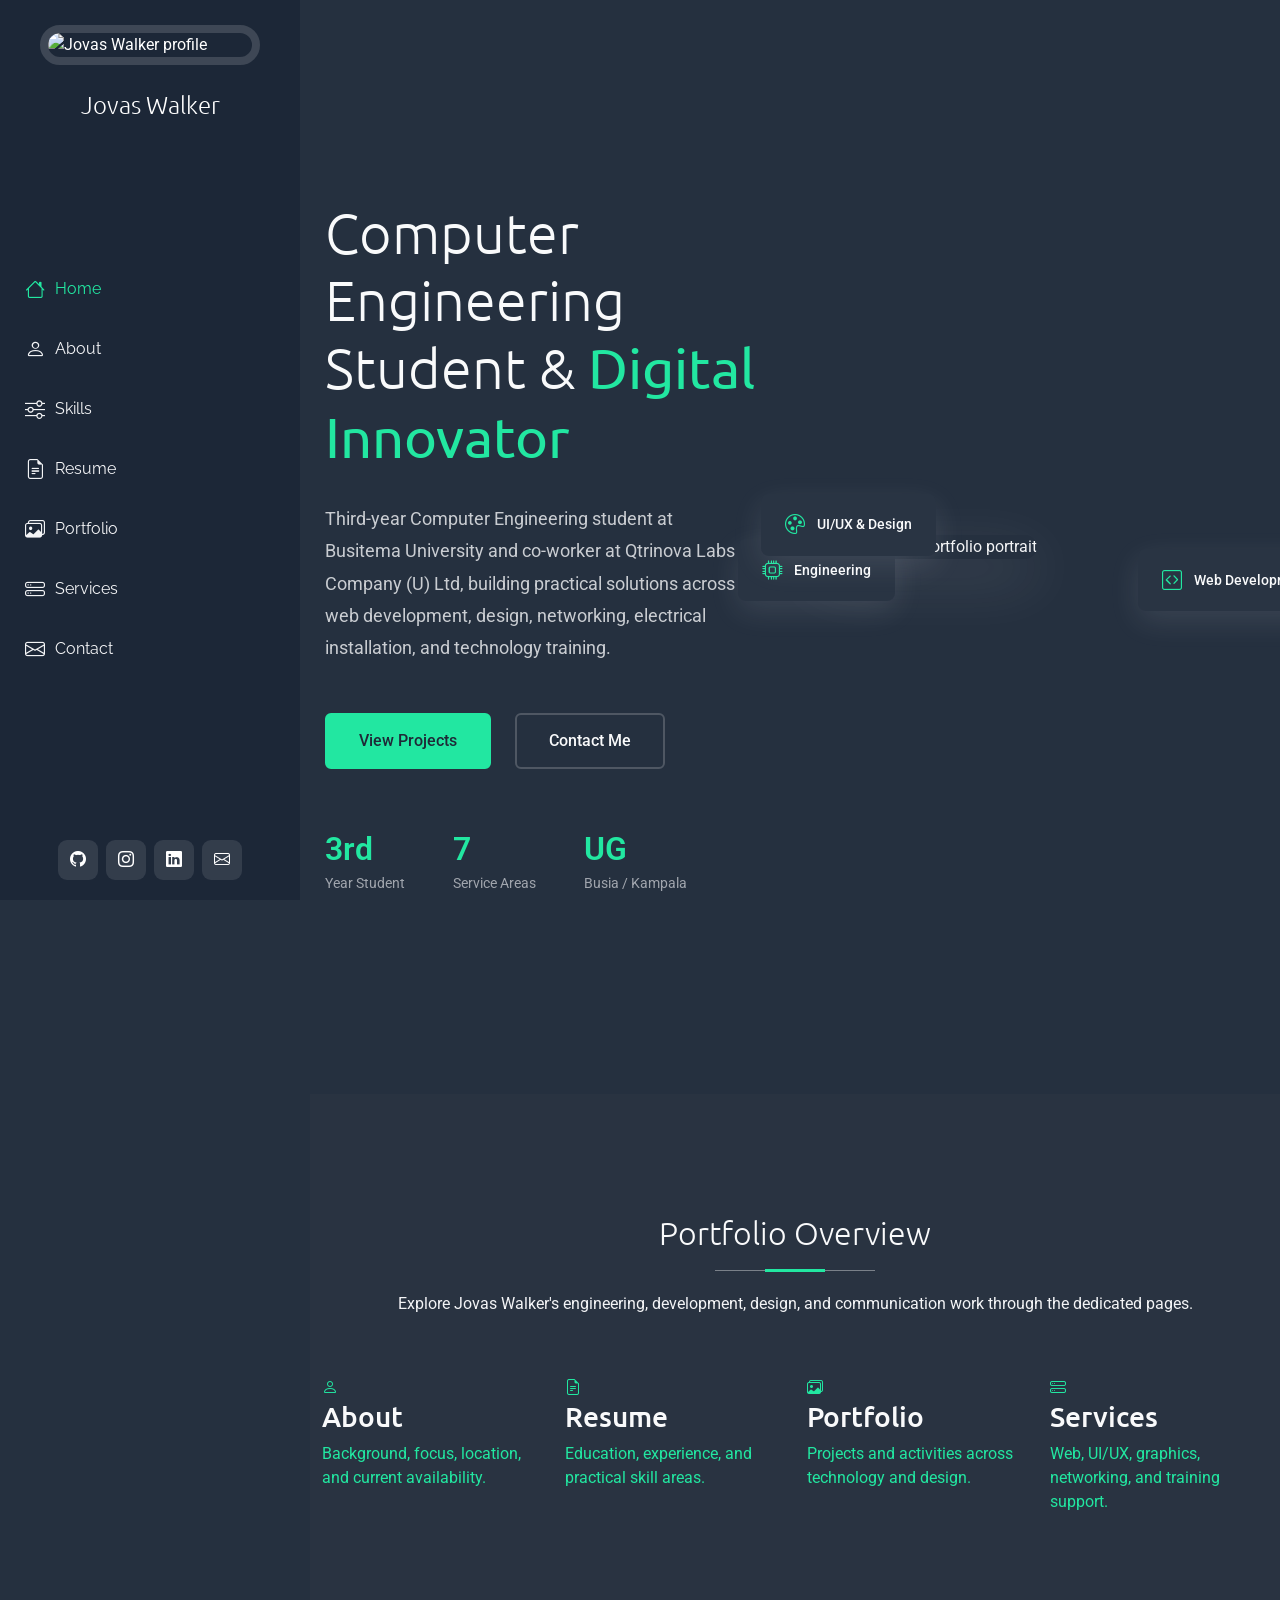
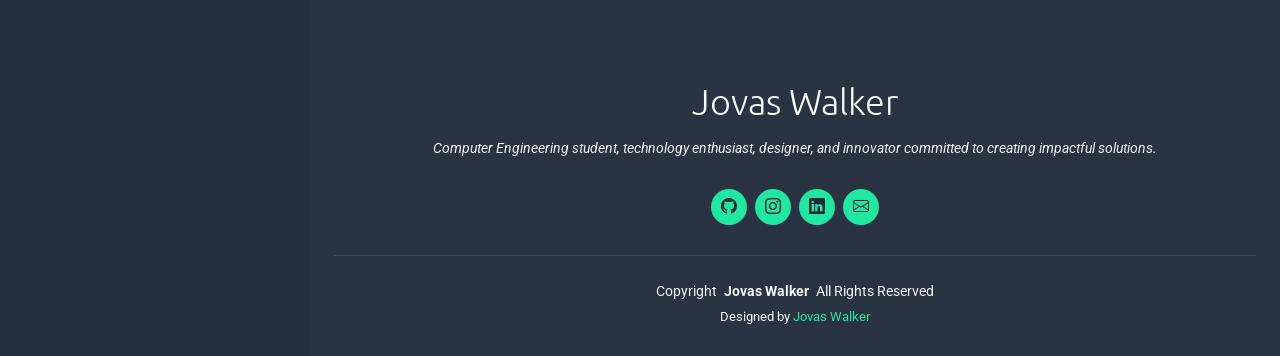
==== commit 9a07532e: "updates" ====
--- a/index.html
+++ b/index.html
@@ -148,7 +148,7 @@
           <span>Copyright</span> <strong class="px-1 sitename">Jovas Walker</strong> <span>All Rights Reserved</span>
         </div>
         <div class="credits">
-          Designed with <a href="https://bootstrapmade.com/">BootstrapMade</a>
+          Designed by <a href="https://github.com/JovasWalker/">Jovas Walker</a>
         </div>
       </div>
     </div>
--- a/assets/css/main.css
+++ b/assets/css/main.css
@@ -2871,6 +2871,16 @@
     margin-bottom: 24px;
   }
 }
+.contact .detail-value a {
+  color: inherit;
+  text-decoration: none;
+  transition: 0.3s ease;
+}
+
+.contact .detail-value a:hover {
+  color: var(--accent-color);
+}
+
 
 /*--------------------------------------------------------------
 # Portfolio Details Section
